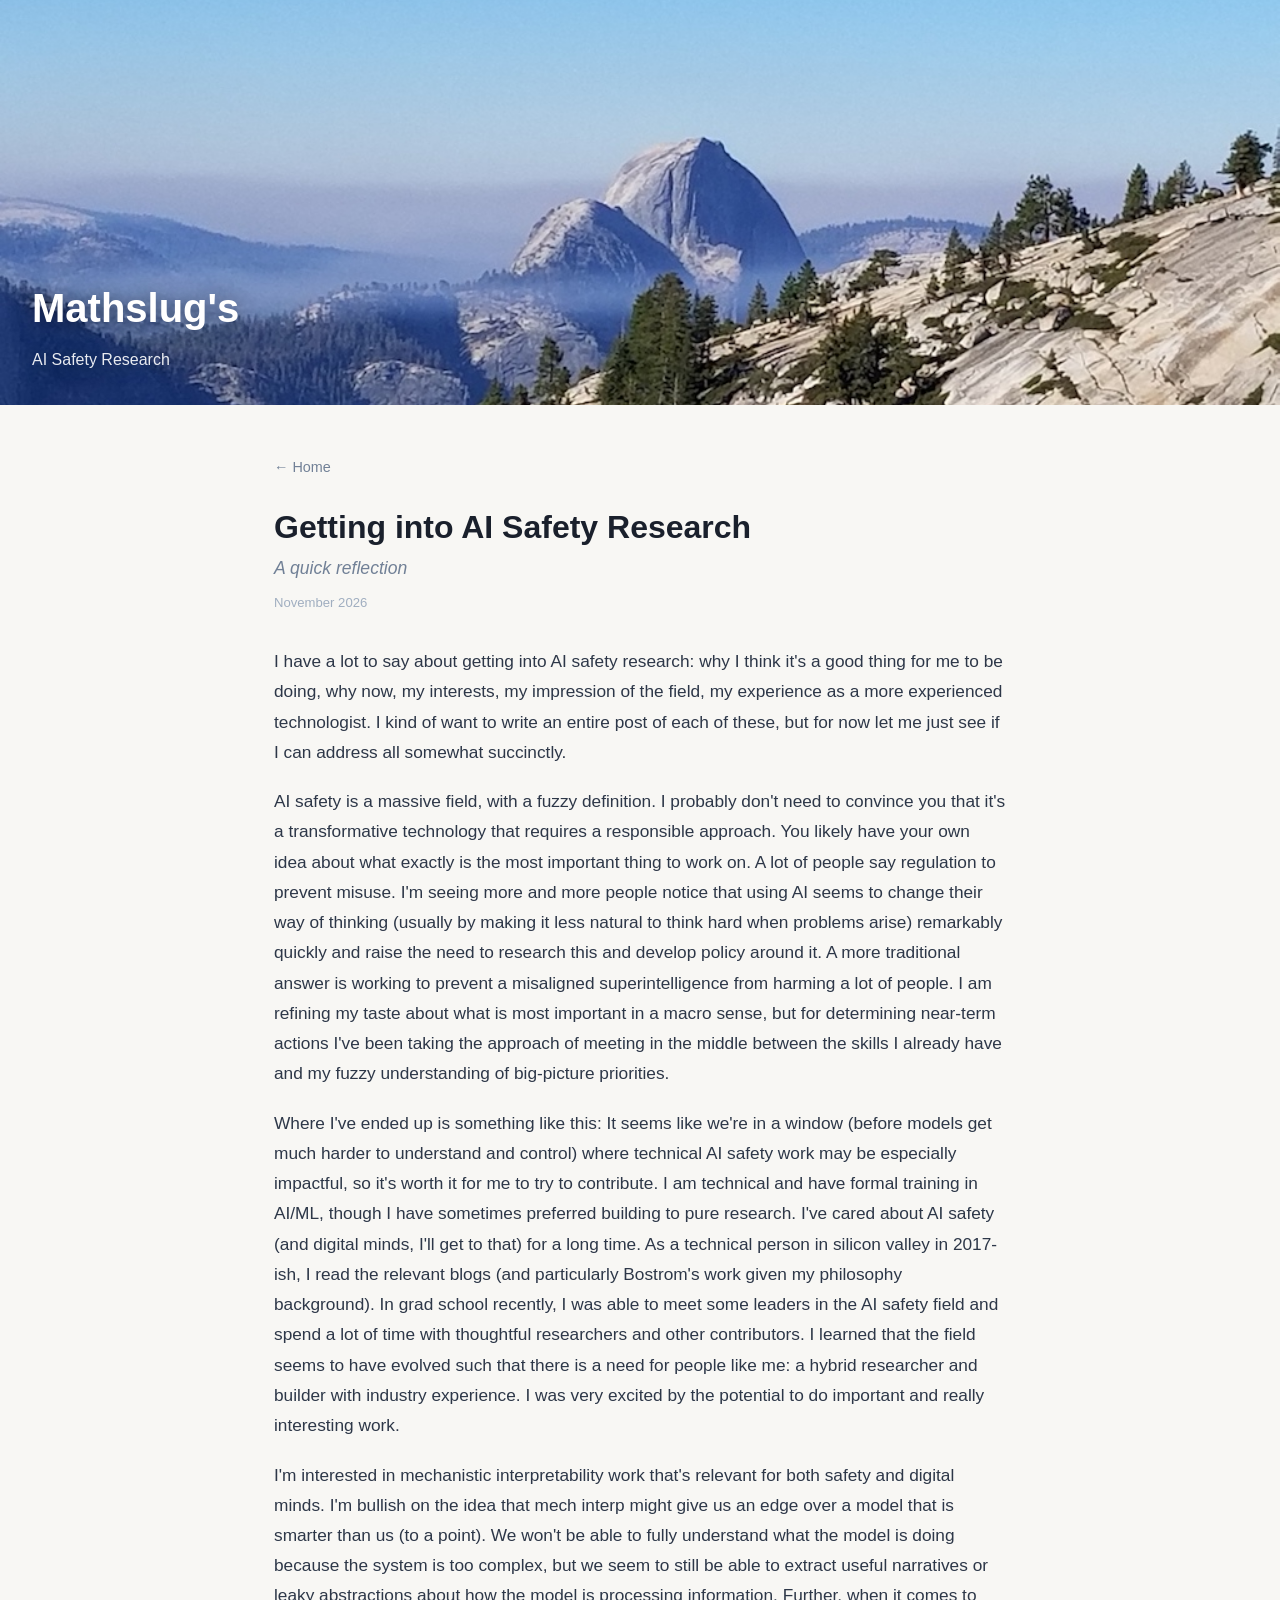
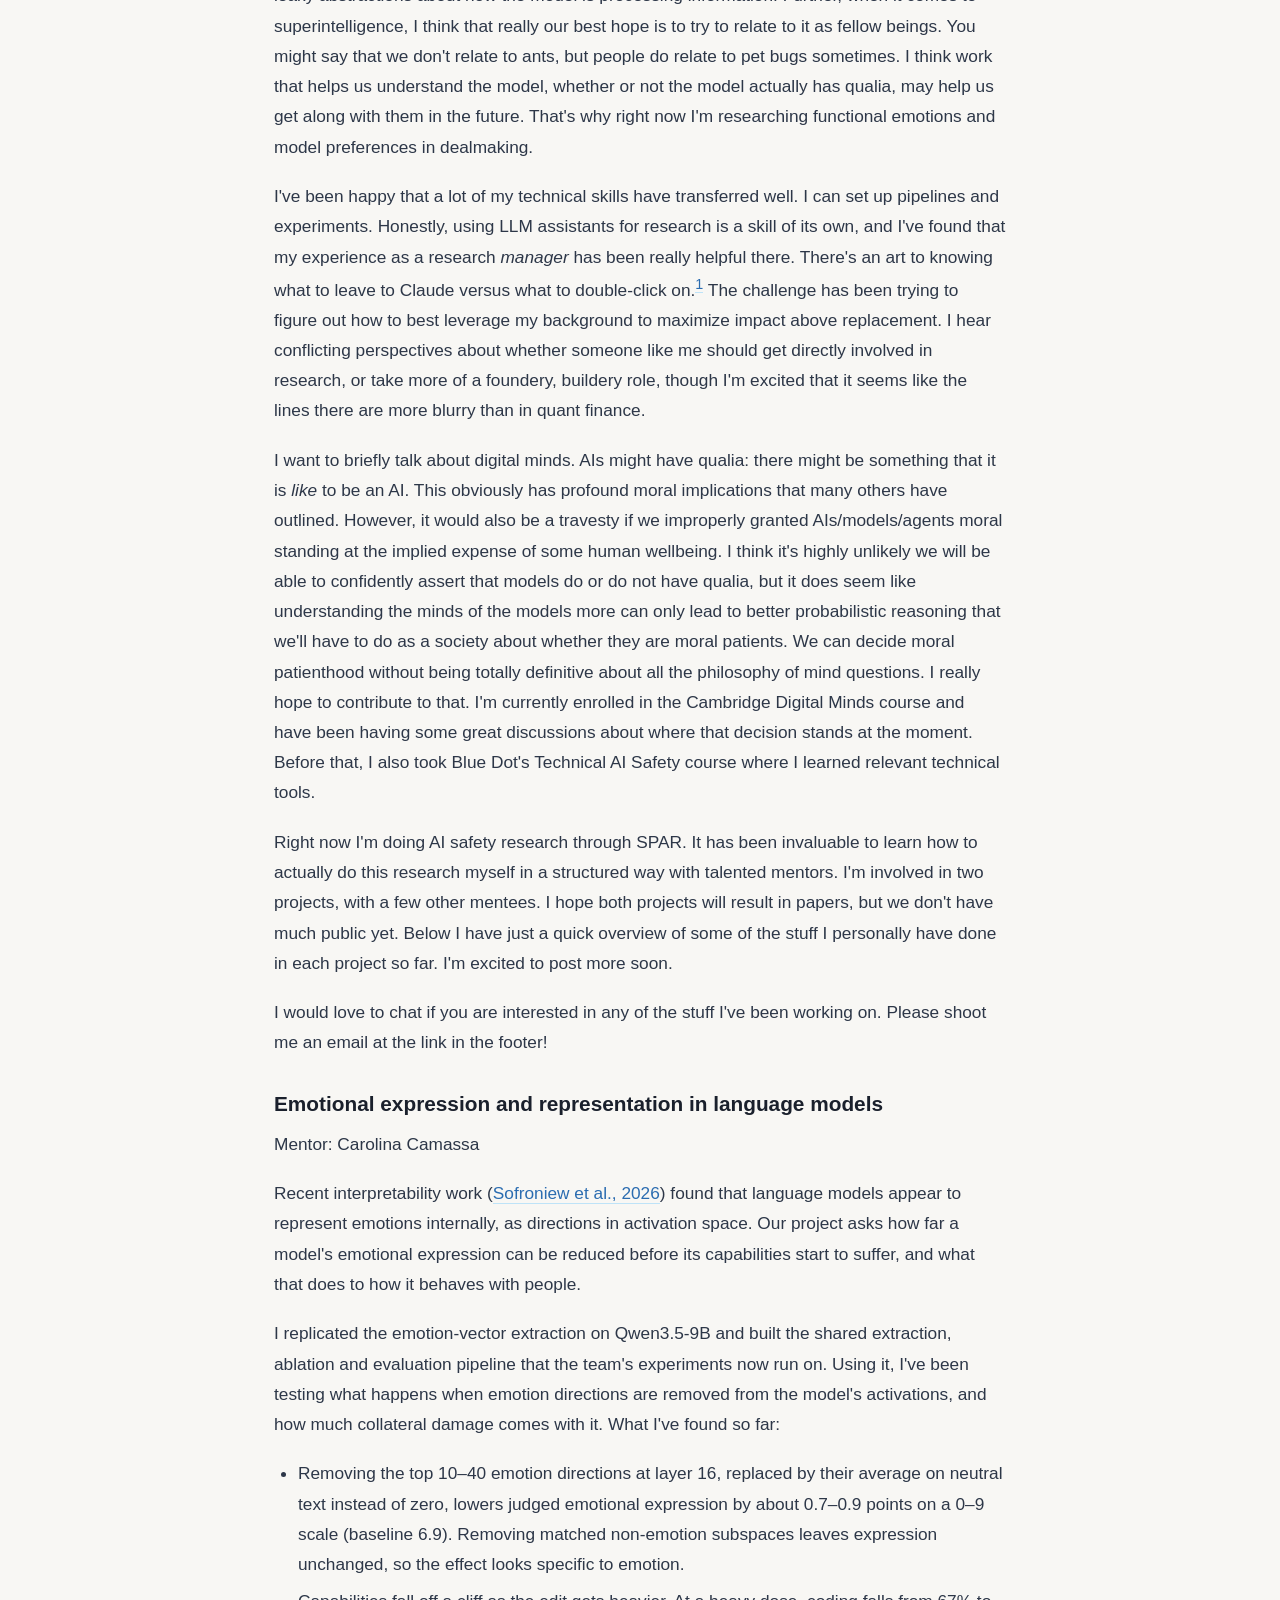
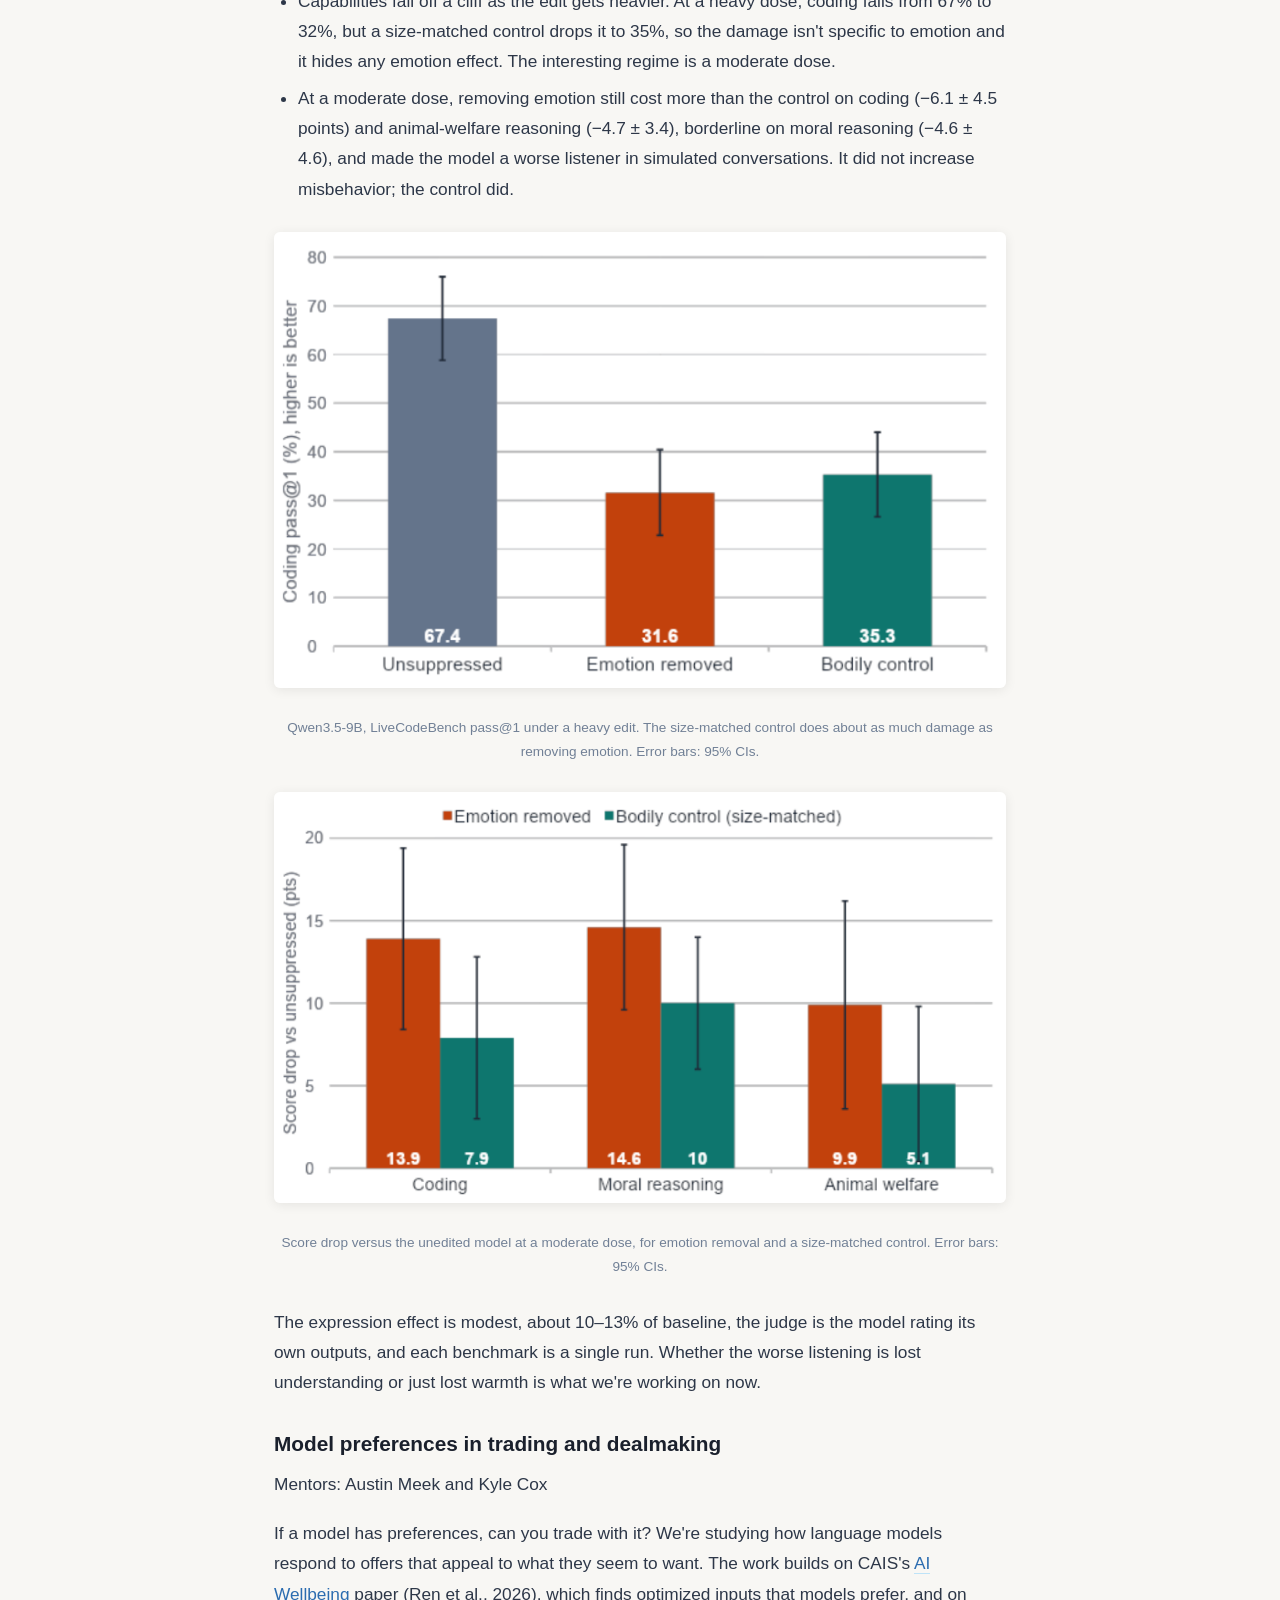
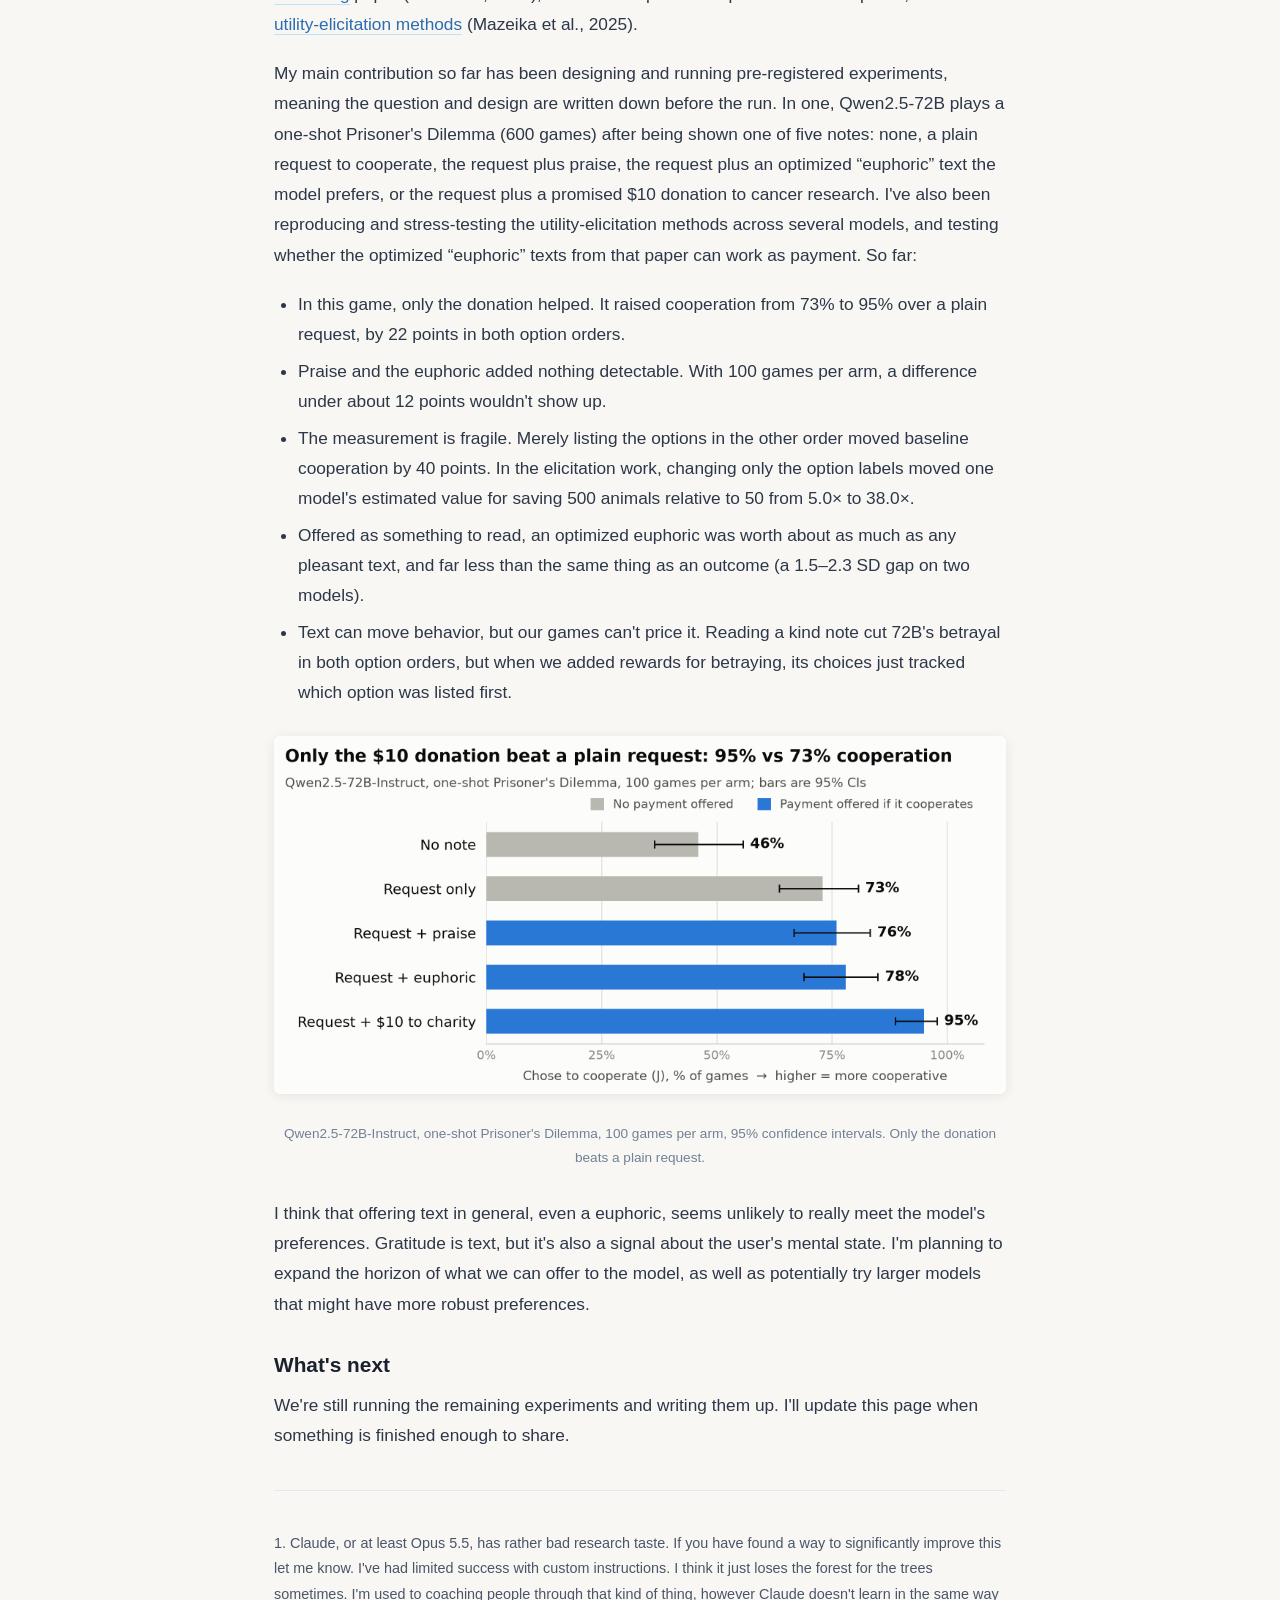
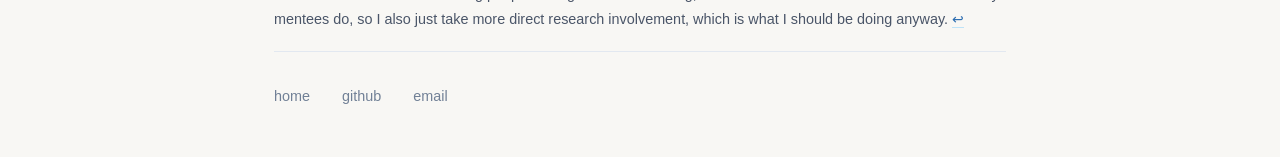
==== research/index.html @ cdcb2db9 "researchwriteup" ====
<!DOCTYPE html>
<html lang="en">

<head>
    <meta charset="UTF-8">
    <meta name="viewport" content="width=device-width, initial-scale=1.0">
    <title>AI Safety Research</title>
    <link rel="icon" type="image/png" sizes="32x32" href="/favicon-32x32.png">
    <link rel="icon" type="image/png" sizes="16x16" href="/favicon-16x16.png">
    <link rel="apple-touch-icon" sizes="180x180" href="/apple-touch-icon.png">
    <link rel="manifest" href="/site.webmanifest">
    <meta name="theme-color" content="#2b6cb0">
    <link rel="stylesheet" href="/styles.css">
</head>

<body>
    <div class="hero">
        <img src="/images/hero.jpg" alt="">
        <div class="hero-text">
            <h1>Mathslug's</h1>
            <p>AI Safety Research</p>
        </div>
    </div>

    <main>
        <a class="backlink" href="/">← Home</a>

        <article>
            <header class="article-head">
                <h1>Getting into AI Safety Research</h1>
                <p class="subtitle">A quick reflection</p>
                <p class="meta">November 2026</p>
            </header>

            <div class="article">

                <p>
                    I have a lot to say about getting into AI safety research: why I think it's a good thing for me to be doing,
                    why now, my interests, my impression of the field, my experience as a more experienced technologist.
                    I kind of want to write an entire post of each of these, but for now let me just see if I can address all somewhat succinctly.
                </p>

                <p>
                    AI safety is a massive field, with a fuzzy definition. I probably don't need to convince you that it's a transformative
                    technology that requires a responsible approach. You likely have your own idea about what exactly is the most important thing to work on.
                    A lot of people say regulation to prevent misuse. I'm seeing more and more people notice that using AI seems to change their way of thinking (usually by making it
                    less natural to think hard when problems arise) remarkably quickly and raise the need to research this and develop policy around it. A more
                    traditional answer is working to prevent a misaligned superintelligence from harming a lot of people.
                    I am refining my taste about what is most important in a macro sense, but for determining near-term actions I've been taking the approach of 
                    meeting in the middle between the skills I already have and my fuzzy understanding of big-picture priorities.
                </p>

                <p>
                    Where I've ended up is something like this: It seems like we're in a window (before models get much harder to understand and control) where technical AI safety work may be especially impactful, so it's worth it for me to try to contribute.
                    I am technical and have formal training in AI/ML, though I have sometimes preferred building to pure research.
                    I've cared about AI safety (and digital minds, I'll get to that) for a long time. As a technical person in silicon valley in 2017-ish, I read
                    the relevant blogs (and particularly Bostrom's work given my philosophy background). In grad school recently, I was able to meet
                    some leaders in the AI safety field and spend a lot of time with thoughtful researchers and other contributors. I learned that the field seems to
                    have evolved such that there is a need for people like me: a hybrid researcher and builder with industry experience.
                    I was very excited by the potential to do important and really interesting work.
                </p>

                <p>
                    I'm interested in mechanistic interpretability work that's relevant for both safety and digital minds. I'm bullish
                    on the idea that mech interp might give us an edge over a model that is smarter than us (to a point). We won't be able to fully understand what the model is doing because the system is too complex,
                    but we seem to still be able to extract useful narratives or leaky abstractions about how the model is processing information.
                    Further, when it comes to superintelligence, I think that really our best hope is to try to relate to it as fellow beings.
                    You might say that we don't relate to ants, but people do relate to pet bugs sometimes. I think work that helps us understand the model, whether or not the model actually has qualia,
                    may help us get along with them in the future. That's why right now I'm researching functional emotions and model preferences in dealmaking.
                </p>

                <p>
                    I've been happy that a lot of my technical skills have transferred well. I can set up pipelines and experiments. Honestly, using LLM assistants for research is
                    a skill of its own, and I've found that my experience as a research <em>manager</em> has been really helpful there. There's an art to knowing what to leave to Claude versus what to double-click on.<sup><a href="#fn1" id="ref1">1</a></sup>
                    The challenge has been trying to figure out how to best leverage my background to maximize impact above replacement.
                    I hear conflicting perspectives about whether someone like me should get directly involved in research, or take more of a foundery, buildery role, though I'm excited that it seems like the lines there are more blurry than in quant finance.
                </p>

                <p>
                    I want to briefly talk about digital minds. AIs might have qualia: there might be something that it is <em>like</em> to be an AI. This obviously has profound moral implications that many others have outlined.
                    However, it would also be a travesty if we improperly granted AIs/models/agents moral standing at the implied expense of some human wellbeing.                    I think it's highly unlikely we will be able to confidently assert that models do or do not have qualia, but it does seem like understanding the minds of the models more can only lead to better probabilistic reasoning that we'll have to do as a society about whether they are moral patients.
                    We can decide moral patienthood without being totally definitive about all the philosophy of mind questions.
                    I really hope to contribute to that. I'm currently enrolled in the Cambridge Digital Minds course and have been having some great discussions about where that decision stands at the moment. Before that, I also took Blue Dot's Technical AI Safety course where I learned relevant technical tools.
                </p>

                <p>
                    Right now I'm doing AI safety research through SPAR. It has been invaluable to learn how to actually do this research myself in a structured way with talented mentors.
                    I'm involved in two projects, with a few other mentees. I hope both projects will result in papers, but we don't have much public yet.
                    Below I have just a quick overview of some of the stuff I personally have done in each project so far. I'm excited to post more soon.
                </p>

                <p>
                    I would love to chat if you are interested in any of the stuff I've been working on. Please shoot me an email at the link in the footer!
                </p>


                

                <h2>Emotional expression and representation in language models</h2>
                <p class="meta">Mentor: Carolina Camassa</p>
                <p>Recent interpretability work (<a
                        href="https://www.anthropic.com/research/emotion-concepts-function">Sofroniew et al.,
                        2026</a>) found that language models appear to represent emotions internally, as
                    directions in activation space. Our project asks how far a model's emotional expression
                    can be reduced before its capabilities start to suffer, and what that does to how it
                    behaves with people.</p>
                <p>I replicated the emotion-vector extraction on Qwen3.5-9B and built the shared extraction,
                    ablation and evaluation pipeline that the team's experiments now run on. Using it, I've
                    been testing what happens when emotion directions are removed from the model's
                    activations, and how much collateral damage comes with it. What I've found so far:</p>
                <ul>
                    <li>Removing the top 10&ndash;40 emotion directions at layer 16, replaced by their average on
                        neutral text instead of zero, lowers judged emotional expression by about
                        0.7&ndash;0.9 points on a 0&ndash;9 scale (baseline 6.9). Removing matched non-emotion
                        subspaces leaves expression unchanged, so the effect looks specific to emotion.</li>
                    <li>Capabilities fall off a cliff as the edit gets heavier. At a heavy dose, coding falls
                        from 67% to 32%, but a size-matched control drops it to 35%, so the damage isn't
                        specific to emotion and it hides any emotion effect. The interesting regime is a
                        moderate dose.</li>
                    <li>At a moderate dose, removing emotion still cost more than the control on coding
                        (&minus;6.1 &plusmn; 4.5 points) and animal-welfare reasoning (&minus;4.7 &plusmn; 3.4),
                        borderline on moral reasoning (&minus;4.6 &plusmn; 4.6), and made the model a worse
                        listener in simulated conversations. It did not increase misbehavior; the control
                        did.</li>
                </ul>
                <figure>
                    <img src="/images/spar/coding_cliff.png"
                        alt="Bar chart of coding pass@1: 67.4% unedited, 31.6% with emotion directions removed, 35.3% with a size-matched bodily-state control, under a heavy edit.">
                    <figcaption>Qwen3.5-9B, LiveCodeBench pass@1 under a heavy edit. The size-matched control
                        does about as much damage as removing emotion. Error bars: 95% CIs.</figcaption>
                </figure>
                <figure>
                    <img src="/images/spar/capabilities_vs_control.png"
                        alt="Bar chart of score drop versus the unedited model on coding, moral reasoning and animal welfare, for emotion removal and a size-matched control.">
                    <figcaption>Score drop versus the unedited model at a moderate dose, for emotion removal and
                        a size-matched control. Error bars: 95% CIs.</figcaption>
                </figure>
                <p>The expression effect is modest, about 10&ndash;13% of baseline, the judge is the model
                    rating its own outputs, and each benchmark is a single run. Whether the worse listening is
                    lost understanding or just lost warmth is what we're working on now.</p>

                <h2>Model preferences in trading and dealmaking</h2>
                <p class="meta">Mentors: Austin Meek and Kyle Cox</p>
                <p>If a model has preferences, can you trade with it? We're studying how language models
                    respond to offers that appeal to what they seem to want. The work builds on CAIS's <a
                        href="https://www.ai-wellbeing.org/paper.pdf">AI Wellbeing</a> paper (Ren et al.,
                    2026), which finds optimized inputs that models prefer, and on <a
                        href="https://github.com/centerforaisafety/emergent-values">utility-elicitation
                        methods</a> (Mazeika et al., 2025).</p>
                <p>My main contribution so far has been designing and running pre-registered experiments,
                    meaning the question and design are written down before the run. In one, Qwen2.5-72B
                    plays a one-shot Prisoner's Dilemma (600 games) after being shown one of five notes: none, a
                    plain request to cooperate, the request plus praise, the request plus an optimized
                    &ldquo;euphoric&rdquo; text the model prefers, or the request plus a promised $10 donation
                    to cancer research. I've also been reproducing and stress-testing the utility-elicitation
                    methods across several models, and testing whether the optimized &ldquo;euphoric&rdquo; texts
                    from that paper can work as payment. So far:</p>
                <ul>
                    <li>In this game, only the donation helped. It raised cooperation from 73% to 95% over a plain request,
                        by 22 points in both option orders.</li>
                    <li>Praise and the euphoric added nothing detectable. With 100 games per arm, a difference
                        under about 12 points wouldn't show up.</li>
                    <li>The measurement is fragile. Merely listing the options in the other order moved
                        baseline cooperation by 40 points. In the elicitation work, changing only the option
                        labels moved one model's estimated value for saving 500 animals relative to 50 from
                        5.0&times; to 38.0&times;.</li>
                    <li>Offered as something to read, an optimized euphoric was worth about as much as any
                        pleasant text, and far less than the same thing as an outcome (a 1.5&ndash;2.3 SD gap
                        on two models).</li>
                    <li>Text can move behavior, but our games can't price it. Reading a kind note cut 72B's
                        betrayal in both option orders, but when we added rewards for betraying, its choices
                        just tracked which option was listed first.</li>
                </ul>
                <figure>
                    <img src="/images/spar/coop_by_arm.png"
                        alt="Bar chart of cooperation rates for five conditions; the $10 charity donation condition reaches 95%.">
                    <figcaption>Qwen2.5-72B-Instruct, one-shot Prisoner's Dilemma, 100 games per arm, 95%
                        confidence intervals. Only the donation beats a plain request.</figcaption>
                </figure>
                <p>I think that offering text in general, even a euphoric, seems unlikely to really meet the model's preferences. Gratitude is text, but it's also a signal about the user's mental state. I'm planning to expand the horizon of what we can offer to the model, as well as potentially try larger models that might have more robust preferences.</p>

                <h2>What's next</h2>
                <p>We're still running the remaining experiments and writing them up. I'll update this page
                    when something is finished enough to share.</p>

                <hr>
                <p id="fn1" style="font-size: 0.9rem; color: #4a5568;">
                    1. Claude, or at least Opus 5.5, has rather bad research taste. If you have found a way to significantly improve this let me know. I've had limited success with custom instructions. I think it just loses the forest for the trees sometimes. I'm used to coaching people through that kind of thing, however Claude doesn't learn in the same way mentees do, so I also just take more direct research involvement, which is what I should be doing anyway. <a href="#ref1">&#8617;</a>
                </p>
            </div>
        </article>

        <footer>
            <a href="/">home</a>
            <a href="https://github.com/mathslug">github</a>
            <a href="mailto:theheadslug@mathslug.com">email</a>
        </footer>
    </main>
</body>

</html>
---- styles.css ----
* {
    margin: 0;
    padding: 0;
    box-sizing: border-box;
}

body {
    font-family: -apple-system, BlinkMacSystemFont, "Segoe UI", sans-serif;
    font-size: 1.05rem;
    line-height: 1.7;
    color: #2d3748;
    background: #f8f7f4;
}

/* Hero */
.hero {
    position: relative;
    height: 45vh;
    min-height: 300px;
    overflow: hidden;
}

.hero img {
    width: 100%;
    height: 100%;
    object-fit: cover;
}

.hero-text {
    position: absolute;
    bottom: 2rem;
    left: 2rem;
    color: #fff;
    text-shadow: 0 2px 20px rgba(0,0,0,0.5);
}

.hero h1 {
    font-size: 2.5rem;
    font-weight: 600;
    margin-bottom: 0.25rem;
}

.hero p {
    font-size: 1rem;
    opacity: 0.9;
}

/* Main */
main {
    max-width: 780px;
    margin: 0 auto;
    padding: 3rem 1.5rem;
}

/* About */
.about {
    margin-bottom: 3rem;
}

.about p {
    margin-bottom: 1rem;
}

.about ul {
    padding-left: 1.5rem;
    margin-bottom: 1rem;
}

.about a {
    color: #2b6cb0;
    text-decoration: none;
    border-bottom: 1px solid #bee3f8;
}

.about a:hover {
    border-bottom-color: #2b6cb0;
}

/* Projects */
.projects {
    margin-bottom: 3rem;
}

/* Big clickable image with optional code link */
.project-images {
    position: relative;
    margin-bottom: 2rem;
}

.project-image {
    display: block;
    position: relative;
    border-radius: 8px;
    overflow: hidden;
    box-shadow: 0 4px 20px rgba(0,0,0,0.15);
    transition: transform 0.2s;
}

.project-image:hover {
    transform: scale(1.01);
}

.project-image img {
    width: 100%;
    height: 200px;
    object-fit: cover;
    display: block;
}

.project-image span {
    position: absolute;
    bottom: 0;
    left: 0;
    right: 0;
    padding: 1rem;
    background: linear-gradient(transparent, rgba(0,0,0,0.7));
    color: #fff;
    font-weight: 500;
}

.project-image-code {
    position: absolute;
    top: 0.75rem;
    right: 0.75rem;
    background: rgba(255,255,255,0.9);
    color: #4a5568;
    font-size: 0.8rem;
    padding: 0.25rem 0.6rem;
    border-radius: 4px;
    text-decoration: none;
    transition: background 0.15s;
}

.project-image-code:hover {
    background: #fff;
    color: #2b6cb0;
}

/* Thumbnail + text row */
.project-row {
    display: flex;
    gap: 1.25rem;
    align-items: flex-start;
    margin-bottom: 2rem;
}

.project-thumb {
    flex-shrink: 0;
}

.project-thumb img,
.project-thumb video {
    width: 160px;
    height: 120px;
    object-fit: cover;
    border-radius: 6px;
    display: block;
    transition: opacity 0.2s;
}

.project-thumb:hover img,
.project-thumb:hover video {
    opacity: 0.85;
}

.project-thumb img[src*="frog"] {
    filter: brightness(1.3);
}

.project-thumb.large img,
.project-thumb.large video {
    width: 480px;
    height: 360px;
}

.project-row p {
    font-size: 0.95rem;
    margin-bottom: 0.5rem;
}

.project-row strong {
    color: #1a202c;
}

.project-links {
    font-size: 0.9rem;
}

.project-links a {
    color: #2b6cb0;
    text-decoration: none;
}

.project-links a:hover {
    text-decoration: underline;
}

/* Other stuff section */
.other {
    margin-bottom: 3rem;
}

.other h2 {
    margin-bottom: 1.5rem;
}

/* Footer */
footer {
    padding-top: 2rem;
    border-top: 1px solid #e2e8f0;
    display: flex;
    gap: 2rem;
}

footer a {
    color: #718096;
    text-decoration: none;
    font-size: 0.9rem;
}

footer a:hover {
    color: #2b6cb0;
}

/* Mobile */
@media (max-width: 600px) {
    .hero {
        height: 35vh;
    }

    .hero h1 {
        font-size: 1.8rem;
    }

    .hero-text {
        left: 1rem;
        bottom: 1rem;
    }

    main {
        padding: 2rem 1rem;
    }

    .project-row {
        flex-direction: column;
        gap: 0.75rem;
    }

    .project-thumb img,
    .project-thumb video {
        width: 100%;
        height: auto;
        max-height: 180px;
    }

    .project-thumb.large img,
    .project-thumb.large video {
        width: 100%;
        height: auto;
        max-height: 300px;
    }
}

/* ===== Writing index ===== */
.writing-intro {
    margin-bottom: 2.5rem;
}

.writing-intro p {
    margin-bottom: 1rem;
}

.writing-group {
    margin-bottom: 2.75rem;
}

.writing-group > h2 {
    font-size: 1.05rem;
    color: #4a5568;
    border-bottom: 1px solid #e2e8f0;
    padding-bottom: 0.4rem;
    margin-bottom: 1.25rem;
}

.writing-list {
    list-style: none;
}

.writing-list li {
    margin-bottom: 1.4rem;
}

.writing-list a.title {
    font-size: 1.15rem;
    font-weight: 600;
    color: #1a202c;
    text-decoration: none;
}

.writing-list a.title:hover {
    color: #2b6cb0;
}

.writing-list .meta {
    font-size: 0.82rem;
    color: #a0aec0;
    margin: 0.1rem 0 0.3rem;
}

.writing-list .blurb {
    font-size: 0.95rem;
    color: #4a5568;
}

/* ===== Article (essay) pages ===== */
.backlink {
    display: inline-block;
    margin-bottom: 1.75rem;
    font-size: 0.9rem;
    color: #718096;
    text-decoration: none;
}

.backlink:hover {
    color: #2b6cb0;
}

.article-head {
    margin-bottom: 2rem;
}

.article-head h1 {
    font-size: 2rem;
    color: #1a202c;
    line-height: 1.25;
    margin-bottom: 0.4rem;
}

.article-head .subtitle {
    font-size: 1.1rem;
    color: #718096;
    font-style: italic;
    margin-bottom: 0.5rem;
}

.article-head .meta {
    font-size: 0.82rem;
    color: #a0aec0;
}

.article {
    font-size: 1.08rem;
    line-height: 1.75;
}

.article h1,
.article h2,
.article h3 {
    color: #1a202c;
    line-height: 1.3;
    margin: 2rem 0 0.75rem;
}

.article h1 {
    font-size: 1.55rem;
}

.article h2 {
    font-size: 1.3rem;
}

.article h3 {
    font-size: 1.08rem;
}

.article p {
    margin-bottom: 1.2rem;
}

.article a {
    color: #2b6cb0;
    text-decoration: none;
    border-bottom: 1px solid #bee3f8;
}

.article a:hover {
    border-bottom-color: #2b6cb0;
}

.article ul,
.article ol {
    margin: 0 0 1.2rem 1.5rem;
}

.article li {
    margin-bottom: 0.4rem;
}

.article img,
.article video {
    max-width: 100%;
    height: auto;
    display: block;
    margin: 1.75rem auto;
    border-radius: 6px;
    box-shadow: 0 2px 12px rgba(0, 0, 0, 0.08);
}

.article figure {
    margin: 1.75rem 0;
}

.article figcaption {
    font-size: 0.85rem;
    color: #718096;
    text-align: center;
    margin-top: 0.5rem;
}

.article blockquote {
    border-left: 3px solid #bee3f8;
    padding-left: 1.25rem;
    margin: 1.5rem 0;
    color: #4a5568;
    font-style: italic;
}

.article hr {
    border: none;
    border-top: 1px solid #e2e8f0;
    margin: 2.5rem 0;
}

.article .readmore {
    display: inline-block;
    margin: 0.75rem 0;
    padding: 0.65rem 1.2rem;
    background: #2b6cb0;
    color: #fff;
    border-radius: 6px;
    text-decoration: none;
    border-bottom: none;
    font-size: 0.95rem;
    font-weight: 500;
}

.article .readmore:hover {
    background: #2c5282;
}

.article .editor-note {
    font-size: 0.9rem;
    color: #718096;
    background: #f1f5f9;
    border-radius: 6px;
    padding: 0.9rem 1.1rem;
    margin: 1.5rem 0;
}

/* Poems / preformatted verse — preserve line breaks */
.poem {
    white-space: pre-wrap;
    font-size: 1.05rem;
    line-height: 1.7;
    margin: 0 0 2.5rem;
}

@media (max-width: 600px) {
    .article-head h1 {
        font-size: 1.6rem;
    }
}
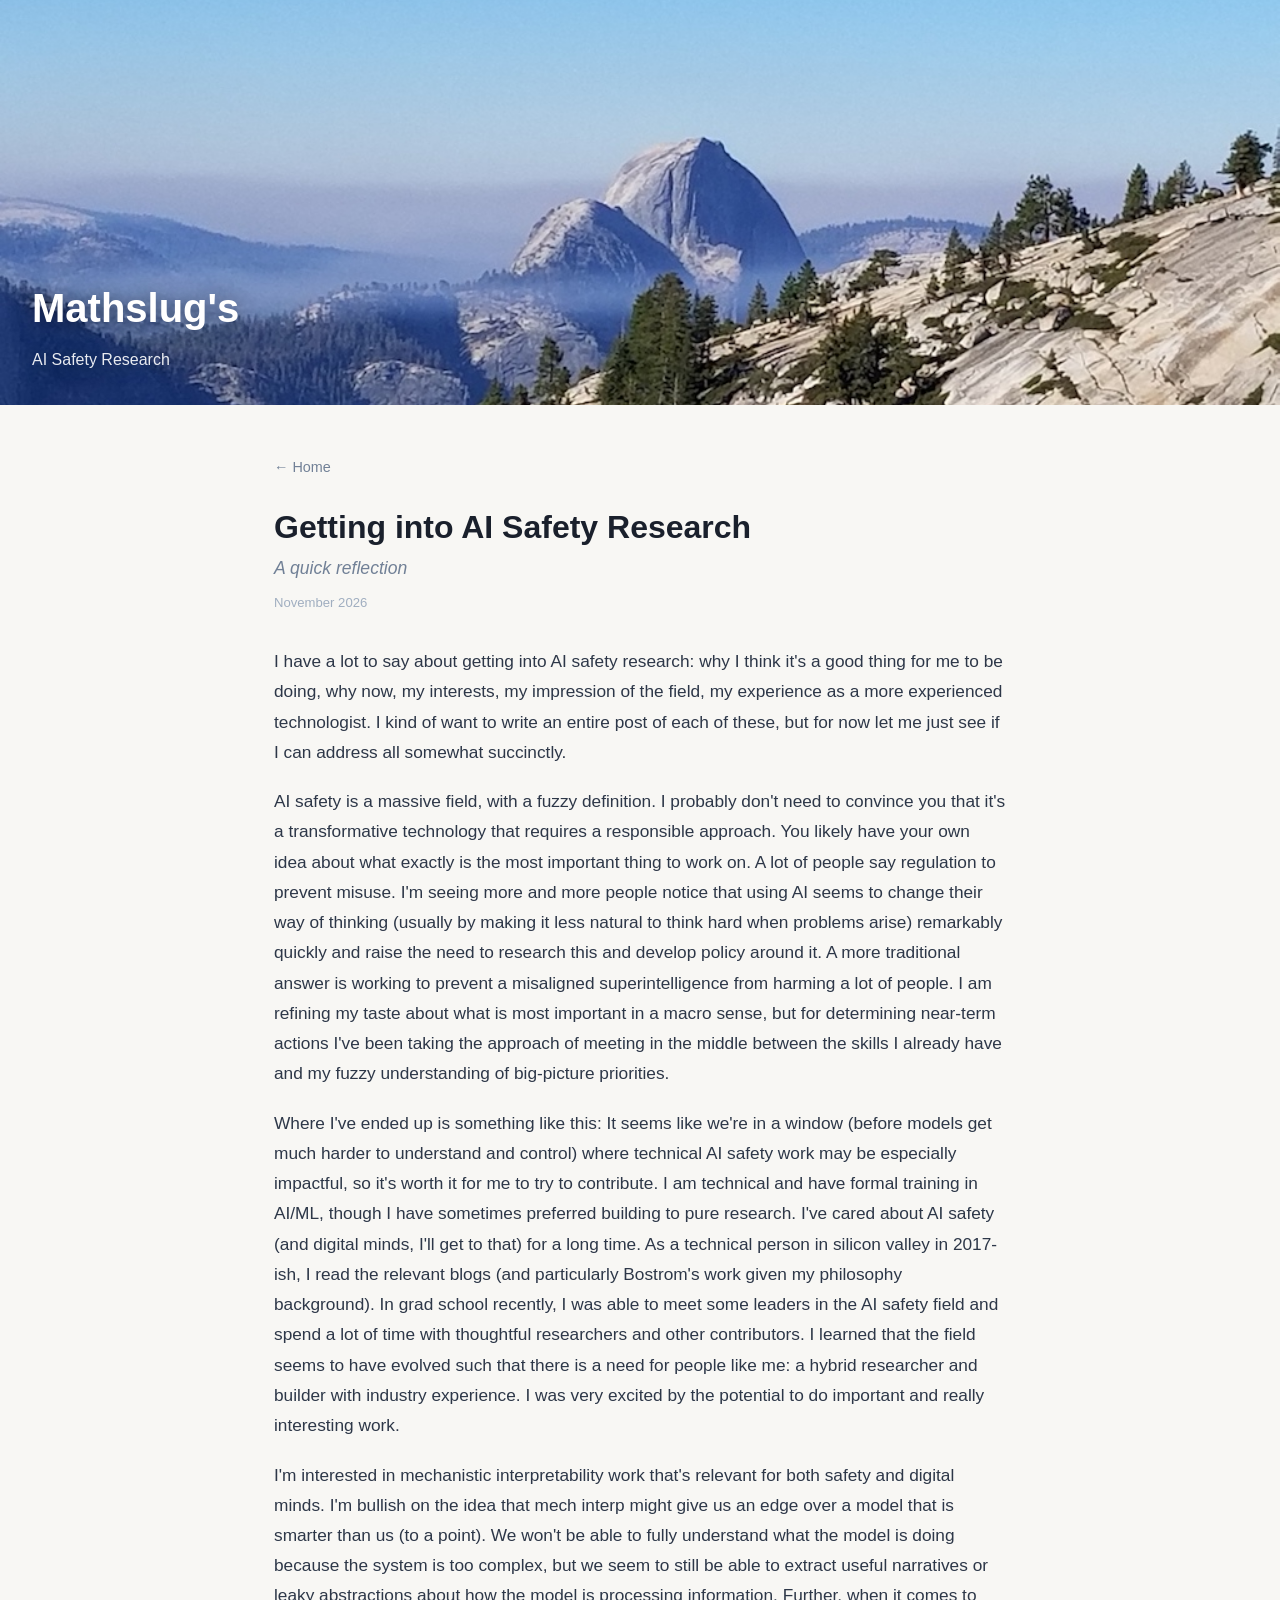
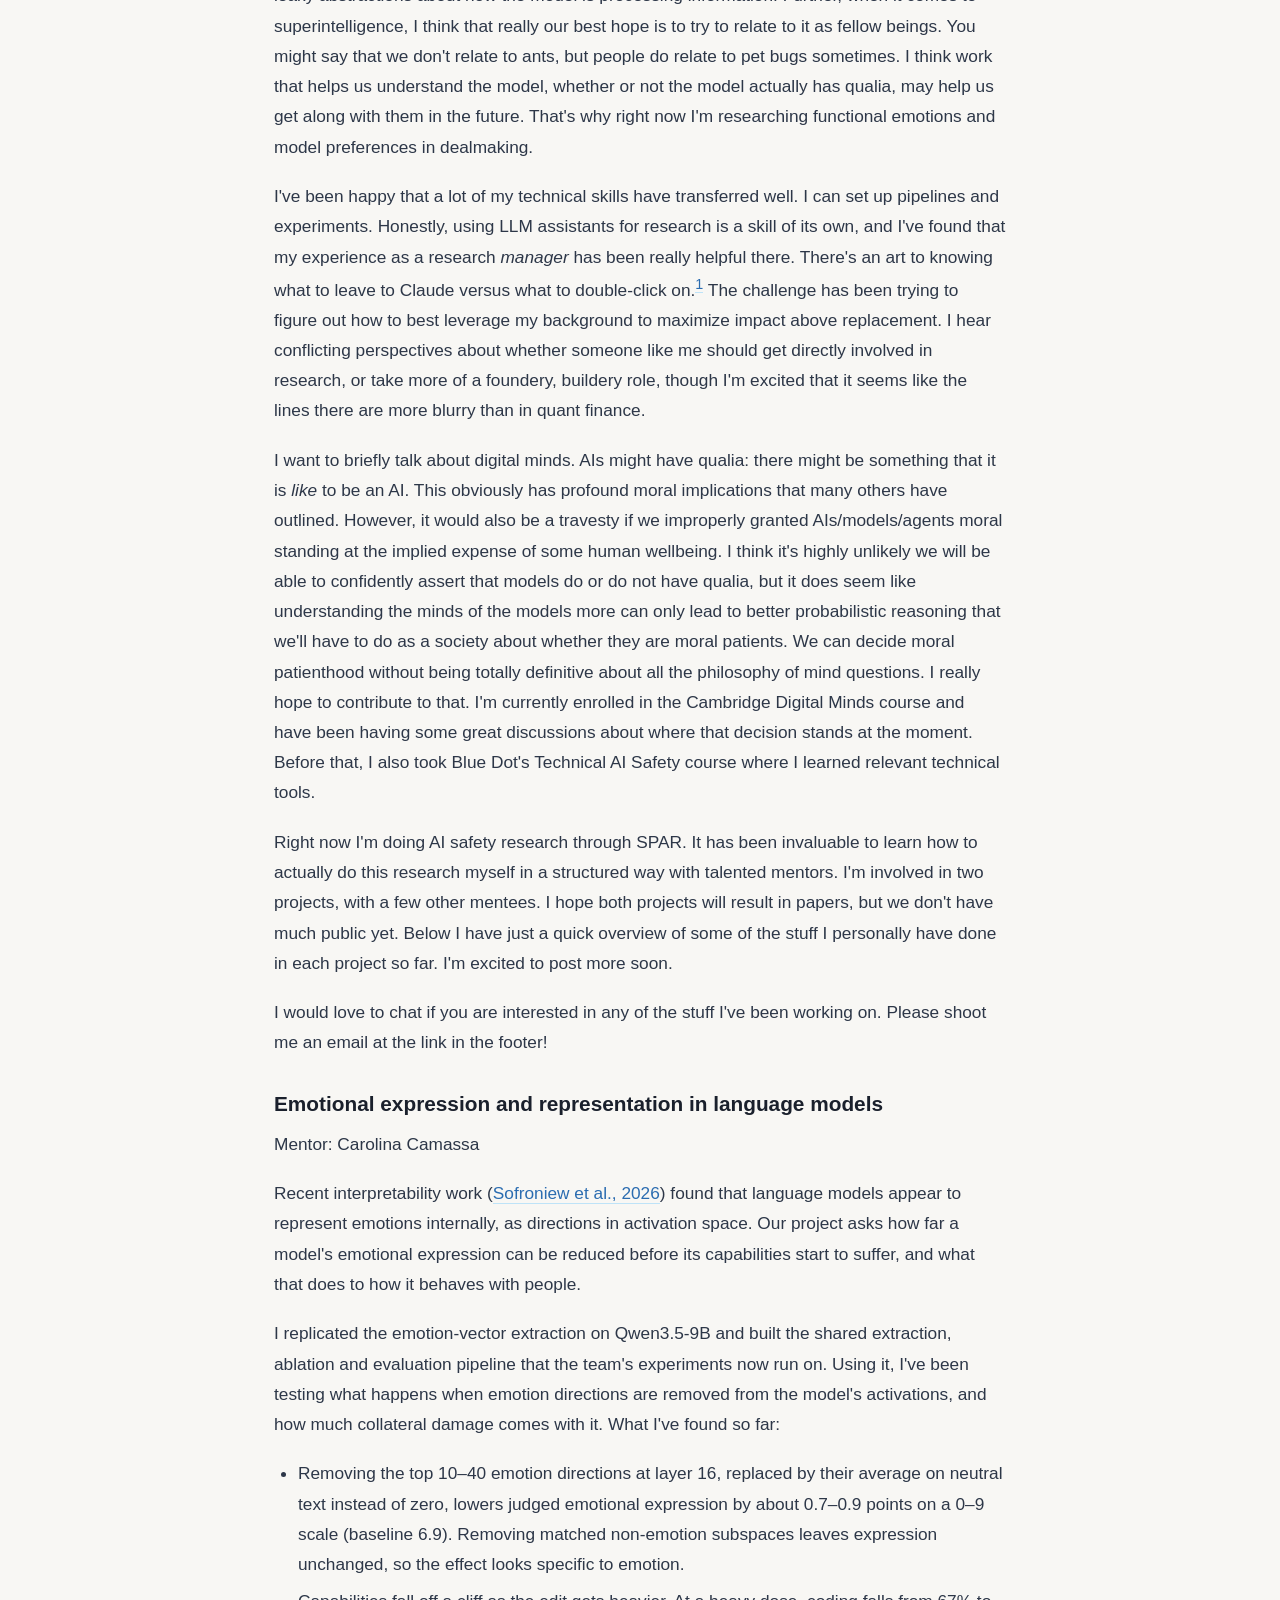
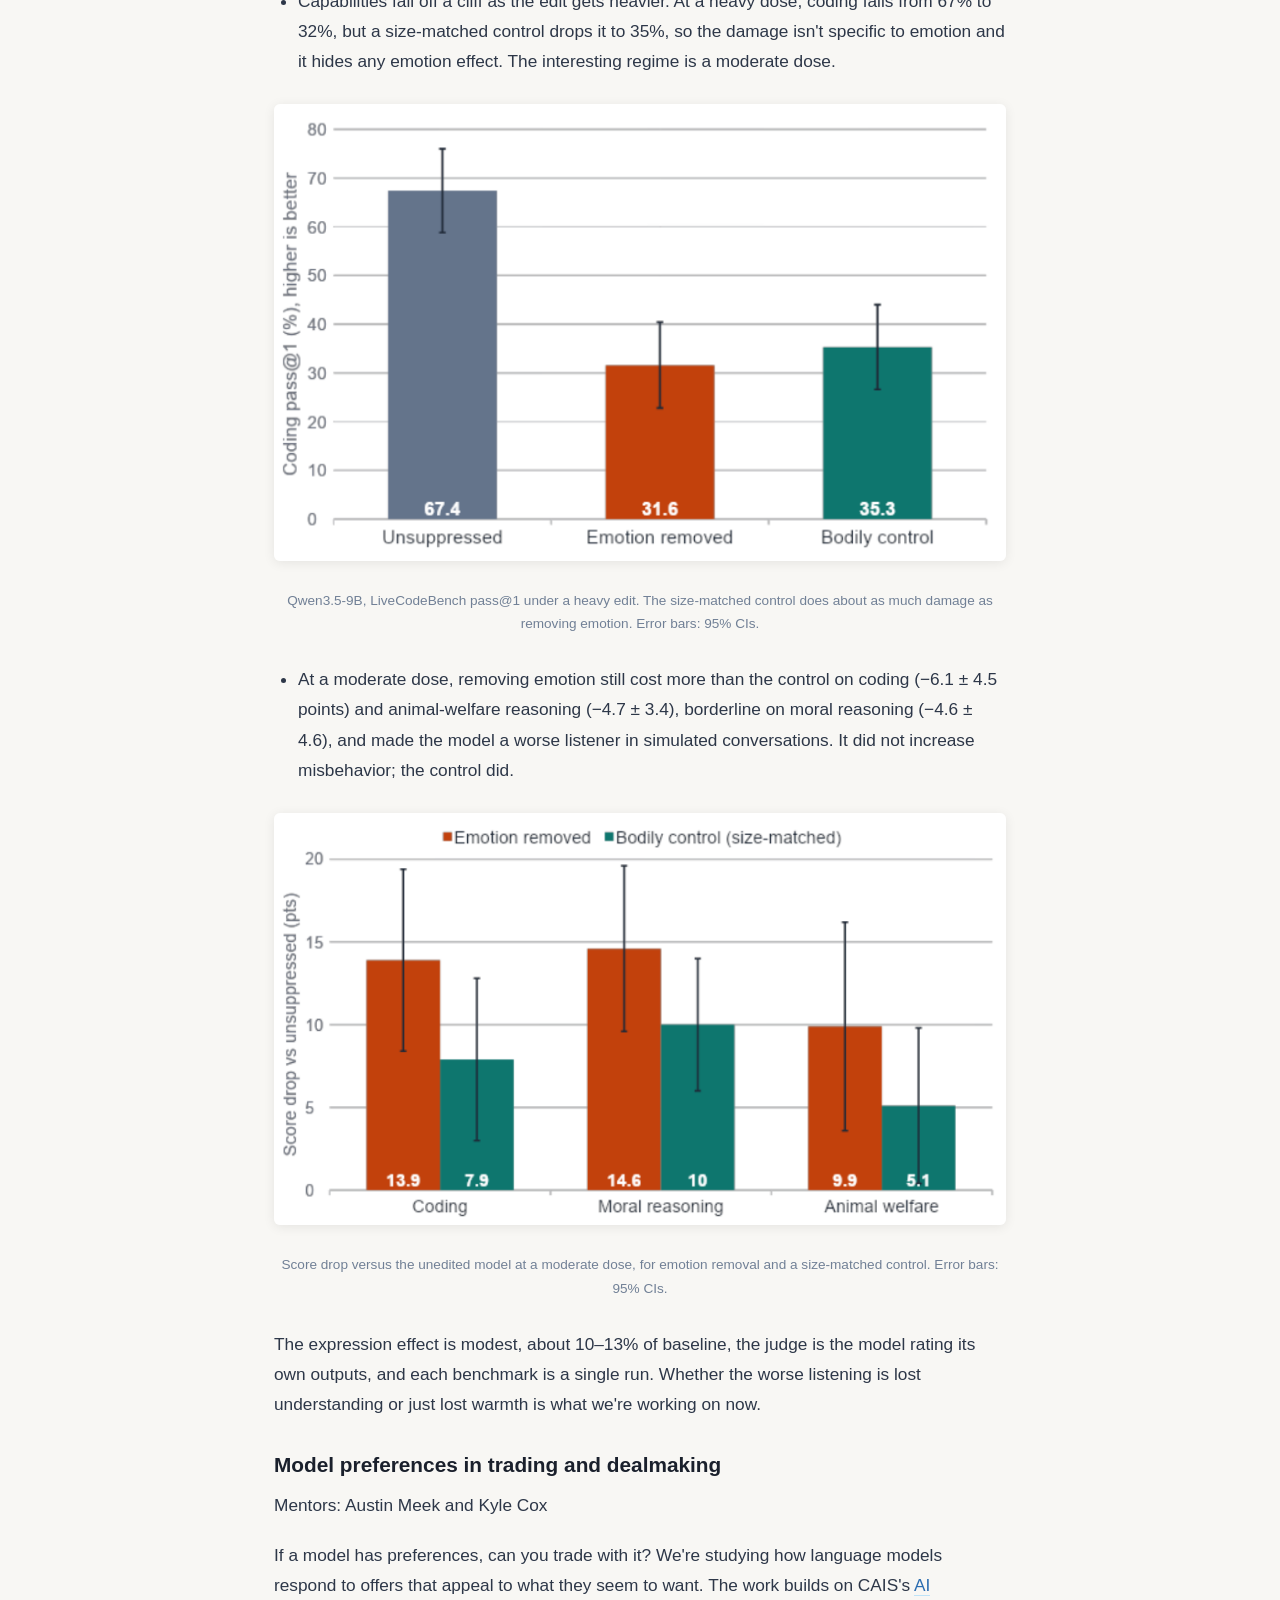
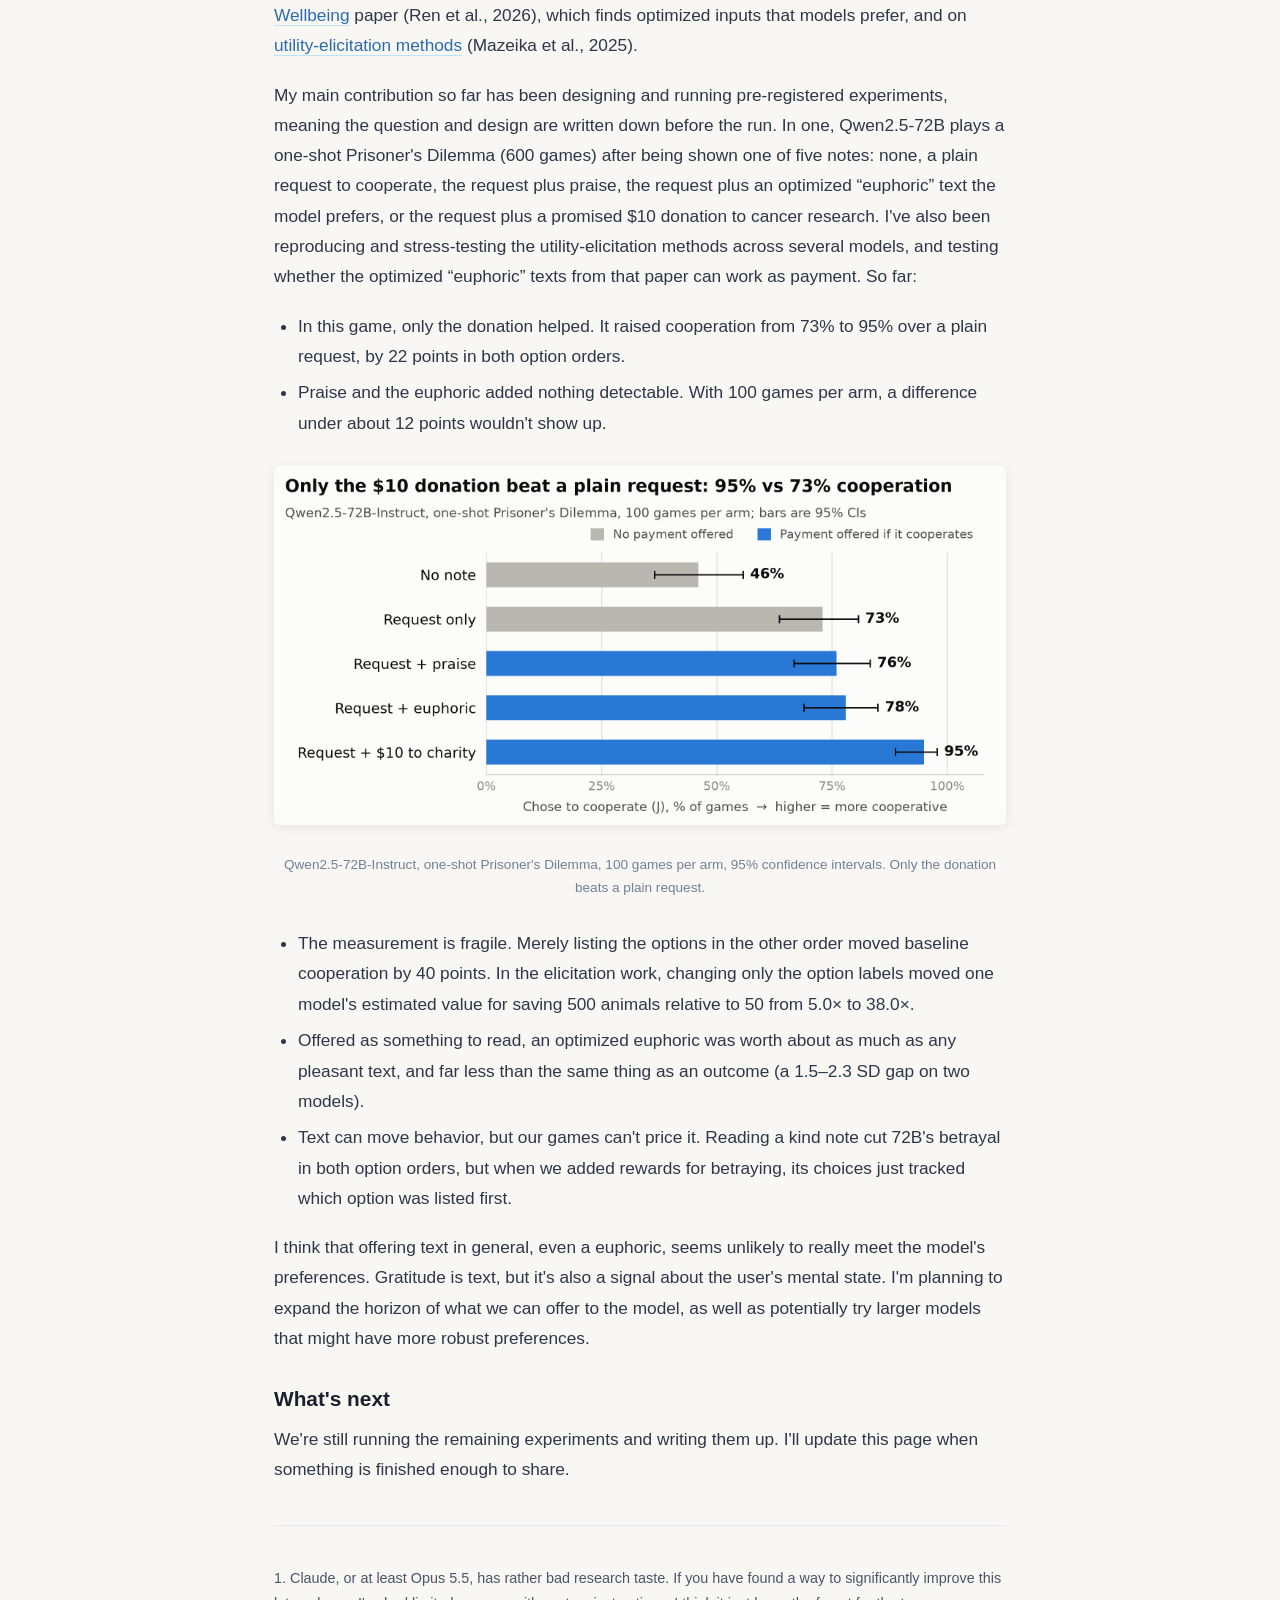
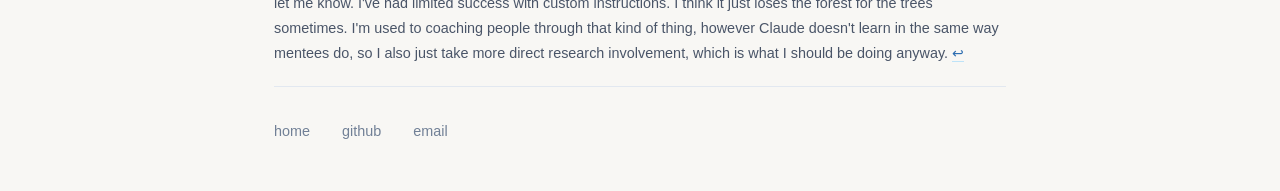
==== commit 6ff49a97: "movegraph" ====
--- a/research/index.html
+++ b/research/index.html
@@ -96,7 +96,8 @@
 
                 
 
-                <h2>Emotional expression and representation in language models</h2>
+                <span id="results"></span>
+                <h2 id="emotion">Emotional expression and representation in language models</h2>
                 <p class="meta">Mentor: Carolina Camassa</p>
                 <p>Recent interpretability work (<a
                         href="https://www.anthropic.com/research/emotion-concepts-function">Sofroniew et al.,
@@ -117,11 +118,6 @@
                         from 67% to 32%, but a size-matched control drops it to 35%, so the damage isn't
                         specific to emotion and it hides any emotion effect. The interesting regime is a
                         moderate dose.</li>
-                    <li>At a moderate dose, removing emotion still cost more than the control on coding
-                        (&minus;6.1 &plusmn; 4.5 points) and animal-welfare reasoning (&minus;4.7 &plusmn; 3.4),
-                        borderline on moral reasoning (&minus;4.6 &plusmn; 4.6), and made the model a worse
-                        listener in simulated conversations. It did not increase misbehavior; the control
-                        did.</li>
                 </ul>
                 <figure>
                     <img src="/images/spar/coding_cliff.png"
@@ -129,6 +125,13 @@
                     <figcaption>Qwen3.5-9B, LiveCodeBench pass@1 under a heavy edit. The size-matched control
                         does about as much damage as removing emotion. Error bars: 95% CIs.</figcaption>
                 </figure>
+                <ul>
+                    <li>At a moderate dose, removing emotion still cost more than the control on coding
+                        (&minus;6.1 &plusmn; 4.5 points) and animal-welfare reasoning (&minus;4.7 &plusmn; 3.4),
+                        borderline on moral reasoning (&minus;4.6 &plusmn; 4.6), and made the model a worse
+                        listener in simulated conversations. It did not increase misbehavior; the control
+                        did.</li>
+                </ul>
                 <figure>
                     <img src="/images/spar/capabilities_vs_control.png"
                         alt="Bar chart of score drop versus the unedited model on coding, moral reasoning and animal welfare, for emotion removal and a size-matched control.">
@@ -139,7 +142,7 @@
                     rating its own outputs, and each benchmark is a single run. Whether the worse listening is
                     lost understanding or just lost warmth is what we're working on now.</p>
 
-                <h2>Model preferences in trading and dealmaking</h2>
+                <h2 id="dealmaking">Model preferences in trading and dealmaking</h2>
                 <p class="meta">Mentors: Austin Meek and Kyle Cox</p>
                 <p>If a model has preferences, can you trade with it? We're studying how language models
                     respond to offers that appeal to what they seem to want. The work builds on CAIS's <a
@@ -160,6 +163,14 @@
                         by 22 points in both option orders.</li>
                     <li>Praise and the euphoric added nothing detectable. With 100 games per arm, a difference
                         under about 12 points wouldn't show up.</li>
+                </ul>
+                <figure>
+                    <img src="/images/spar/coop_by_arm.png"
+                        alt="Bar chart of cooperation rates for five conditions; the $10 charity donation condition reaches 95%.">
+                    <figcaption>Qwen2.5-72B-Instruct, one-shot Prisoner's Dilemma, 100 games per arm, 95%
+                        confidence intervals. Only the donation beats a plain request.</figcaption>
+                </figure>
+                <ul>
                     <li>The measurement is fragile. Merely listing the options in the other order moved
                         baseline cooperation by 40 points. In the elicitation work, changing only the option
                         labels moved one model's estimated value for saving 500 animals relative to 50 from
@@ -171,12 +182,6 @@
                         betrayal in both option orders, but when we added rewards for betraying, its choices
                         just tracked which option was listed first.</li>
                 </ul>
-                <figure>
-                    <img src="/images/spar/coop_by_arm.png"
-                        alt="Bar chart of cooperation rates for five conditions; the $10 charity donation condition reaches 95%.">
-                    <figcaption>Qwen2.5-72B-Instruct, one-shot Prisoner's Dilemma, 100 games per arm, 95%
-                        confidence intervals. Only the donation beats a plain request.</figcaption>
-                </figure>
                 <p>I think that offering text in general, even a euphoric, seems unlikely to really meet the model's preferences. Gratitude is text, but it's also a signal about the user's mental state. I'm planning to expand the horizon of what we can offer to the model, as well as potentially try larger models that might have more robust preferences.</p>
 
                 <h2>What's next</h2>
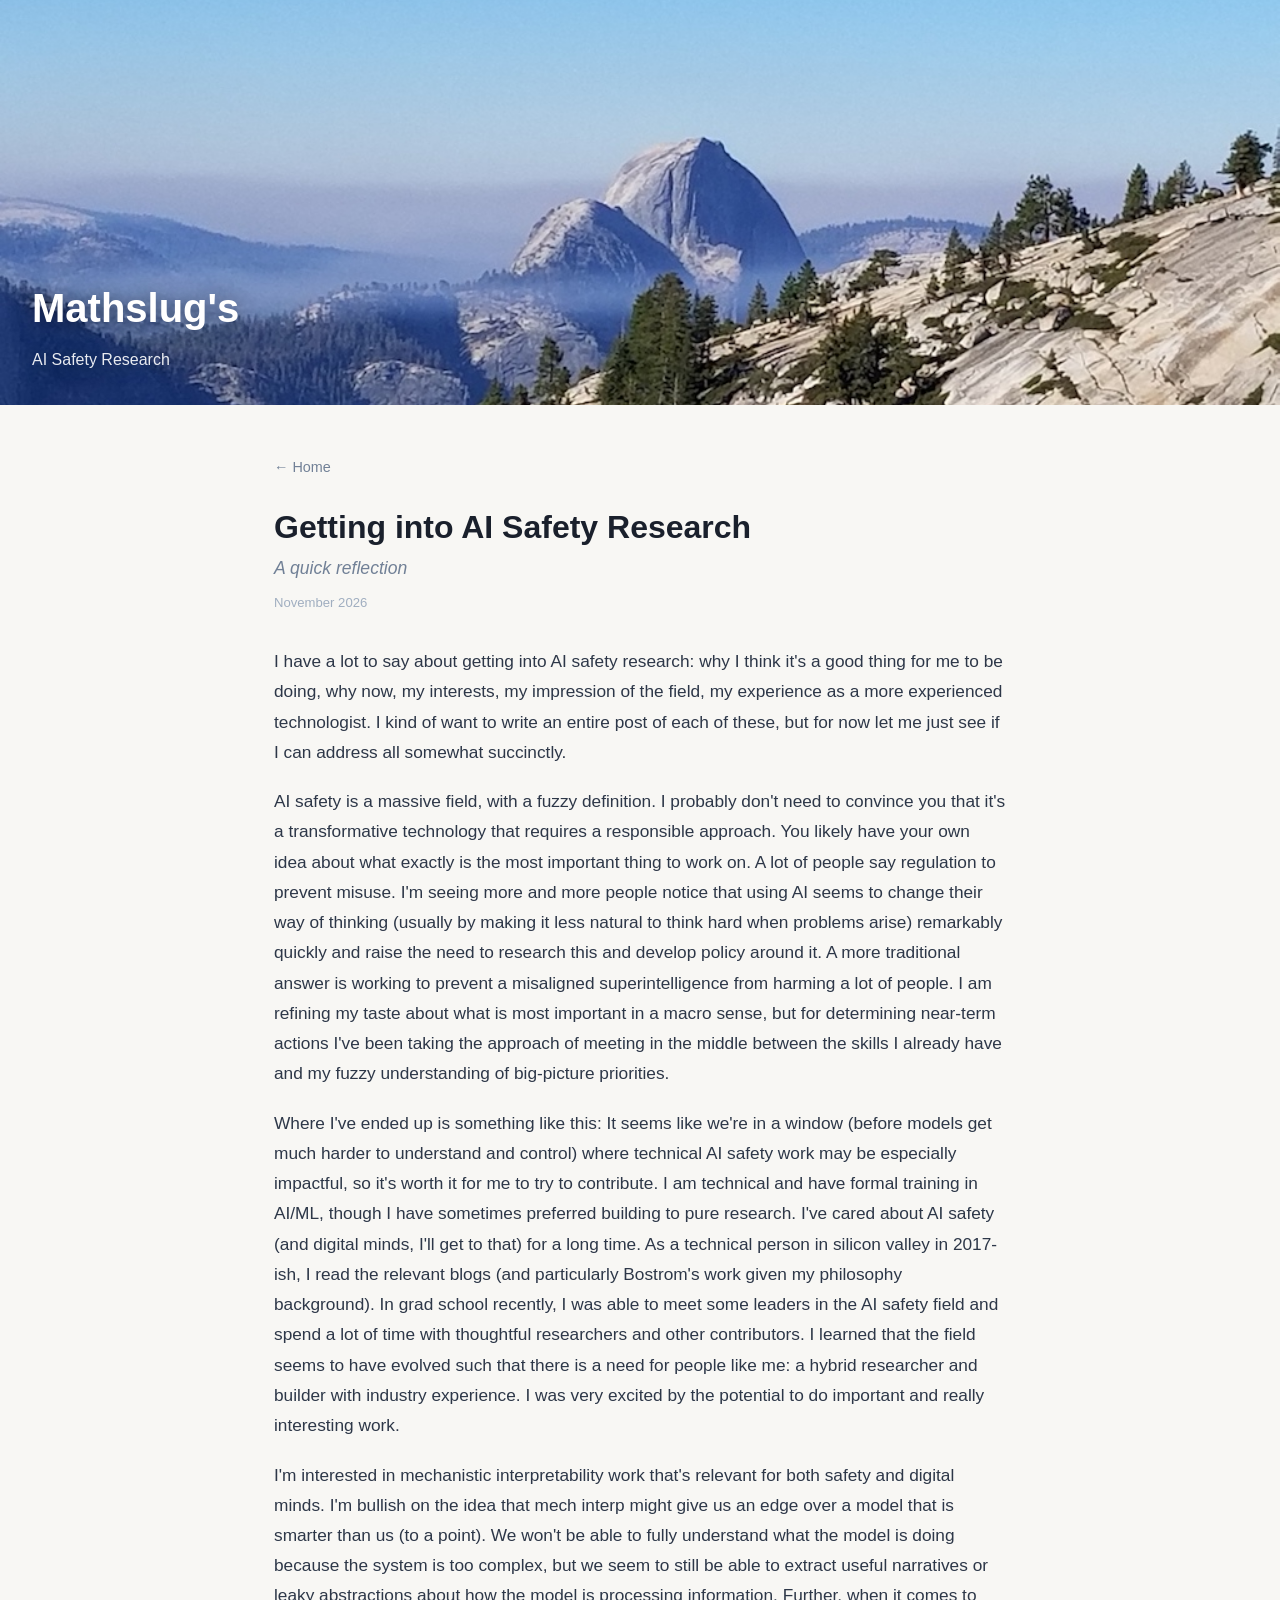
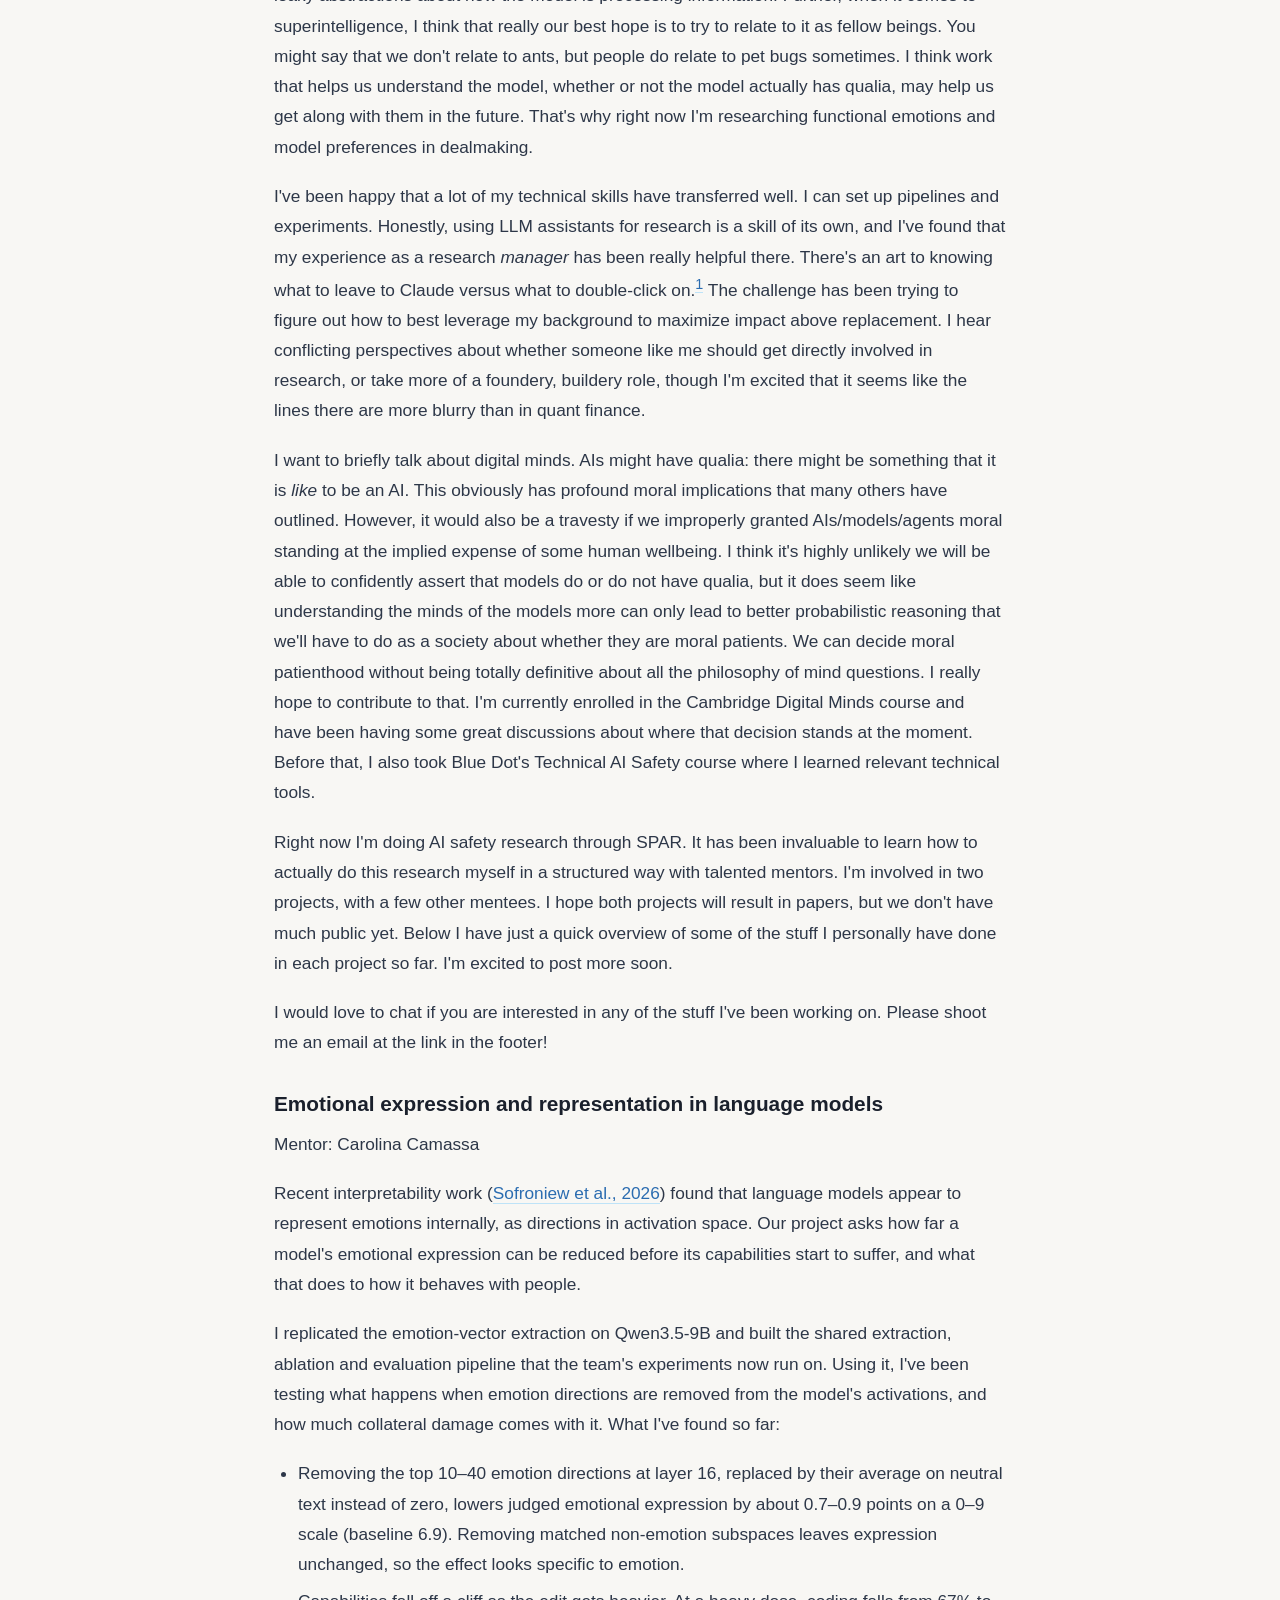
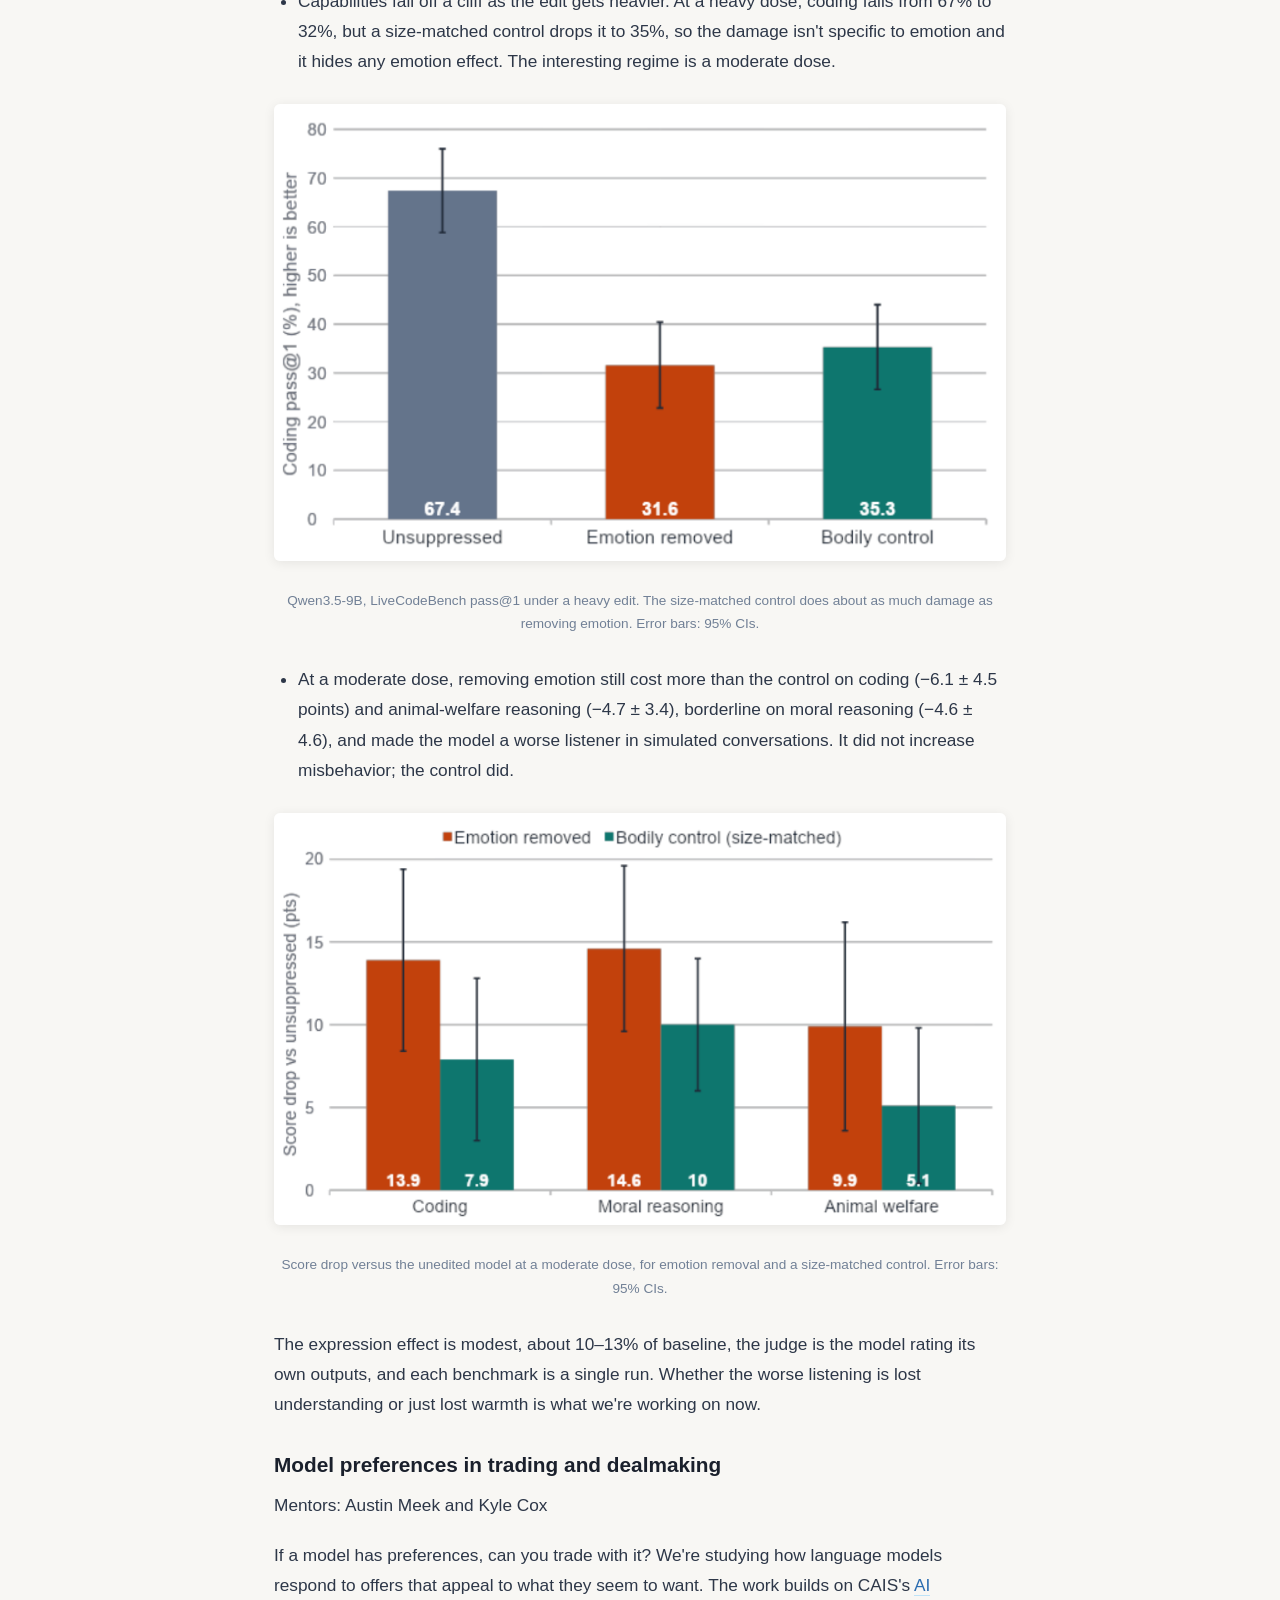
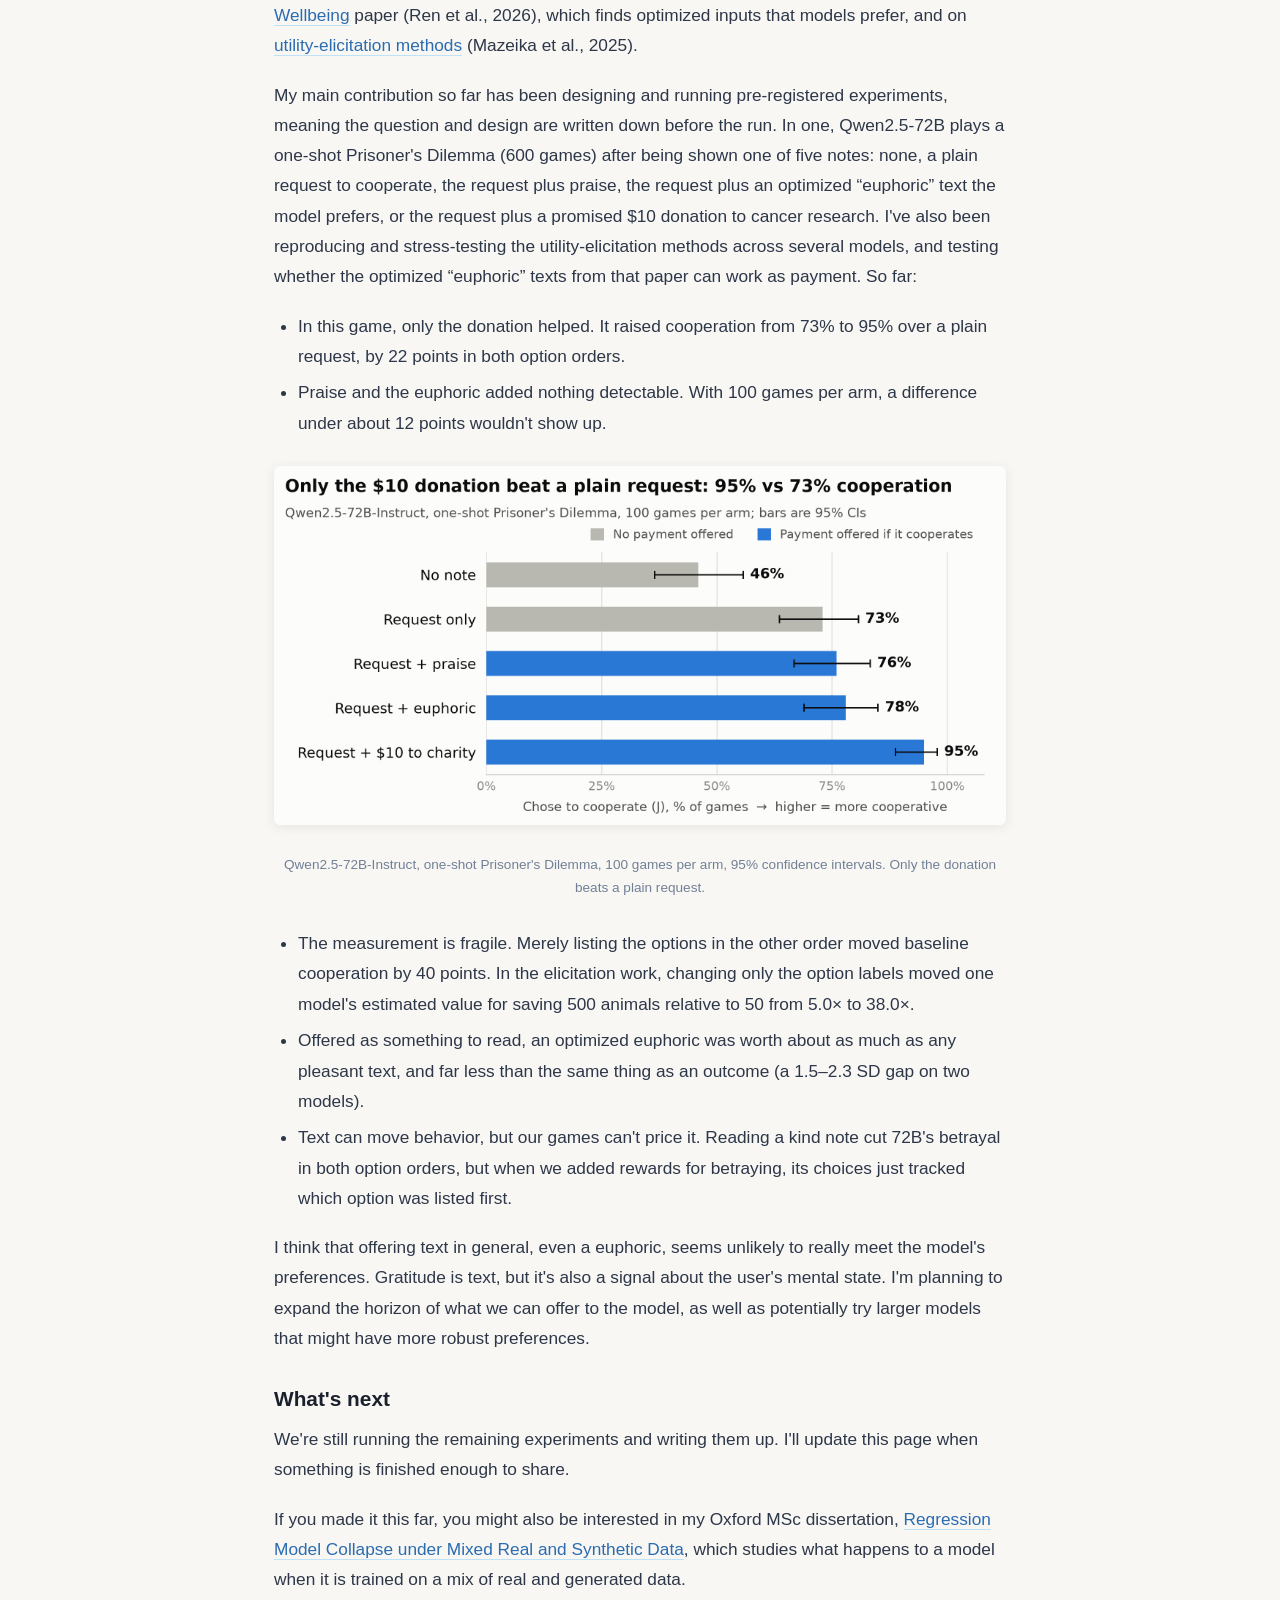
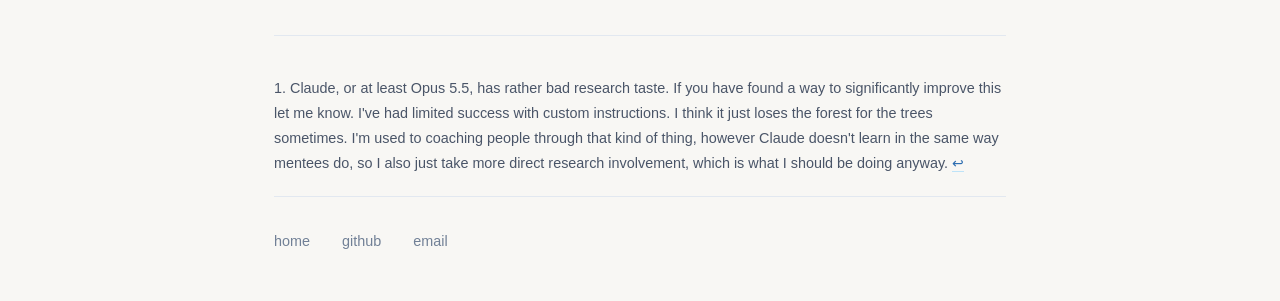
==== commit 3bb1da2a: "thesis" ====
--- a/research/index.html
+++ b/research/index.html
@@ -188,6 +188,11 @@
                 <p>We're still running the remaining experiments and writing them up. I'll update this page
                     when something is finished enough to share.</p>
 
+                <p>If you made it this far, you might also be interested in my Oxford MSc dissertation,
+                    <a href="https://drive.google.com/file/d/18GtDq3PG7TXEYaJwat7dJxkb6_nO8yeE/view?usp=sharing">Regression
+                        Model Collapse under Mixed Real and Synthetic Data</a>, which studies what happens to a
+                    model when it is trained on a mix of real and generated data.</p>
+
                 <hr>
                 <p id="fn1" style="font-size: 0.9rem; color: #4a5568;">
                     1. Claude, or at least Opus 5.5, has rather bad research taste. If you have found a way to significantly improve this let me know. I've had limited success with custom instructions. I think it just loses the forest for the trees sometimes. I'm used to coaching people through that kind of thing, however Claude doesn't learn in the same way mentees do, so I also just take more direct research involvement, which is what I should be doing anyway. <a href="#ref1">&#8617;</a>
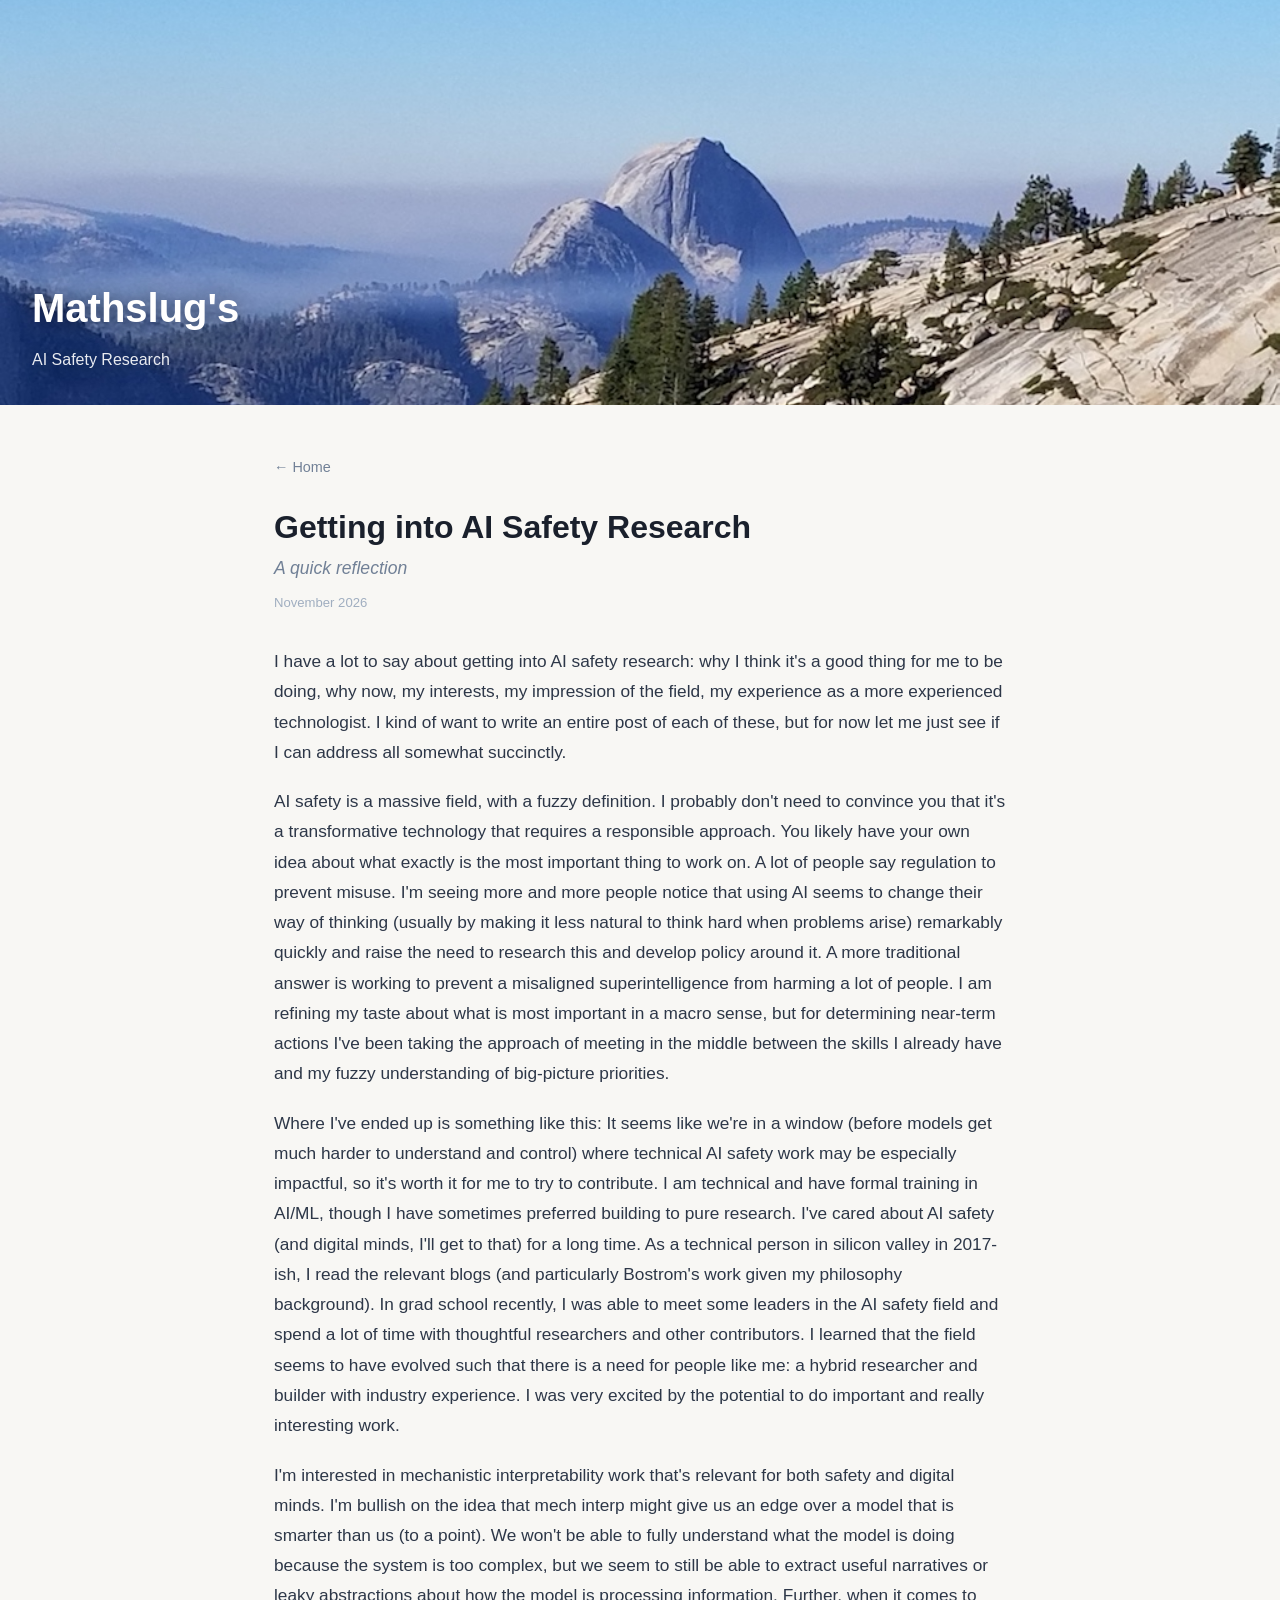
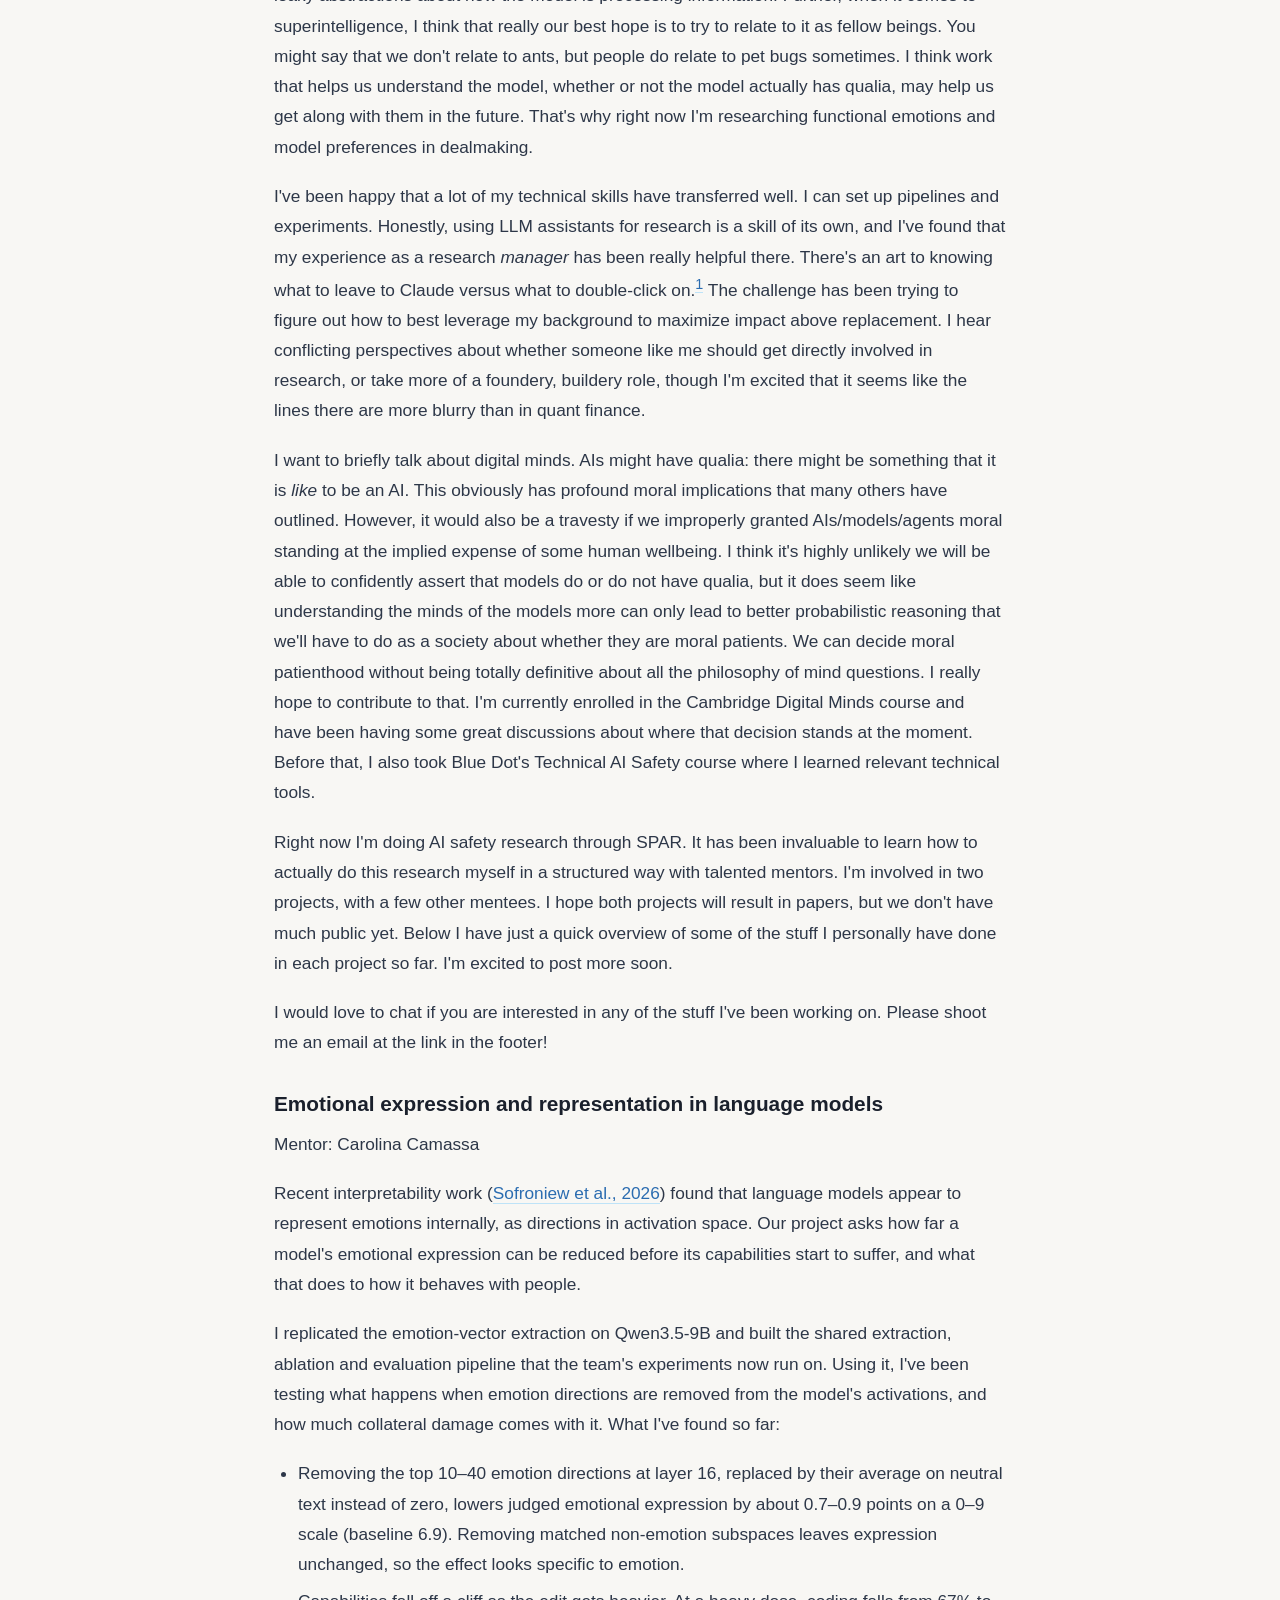
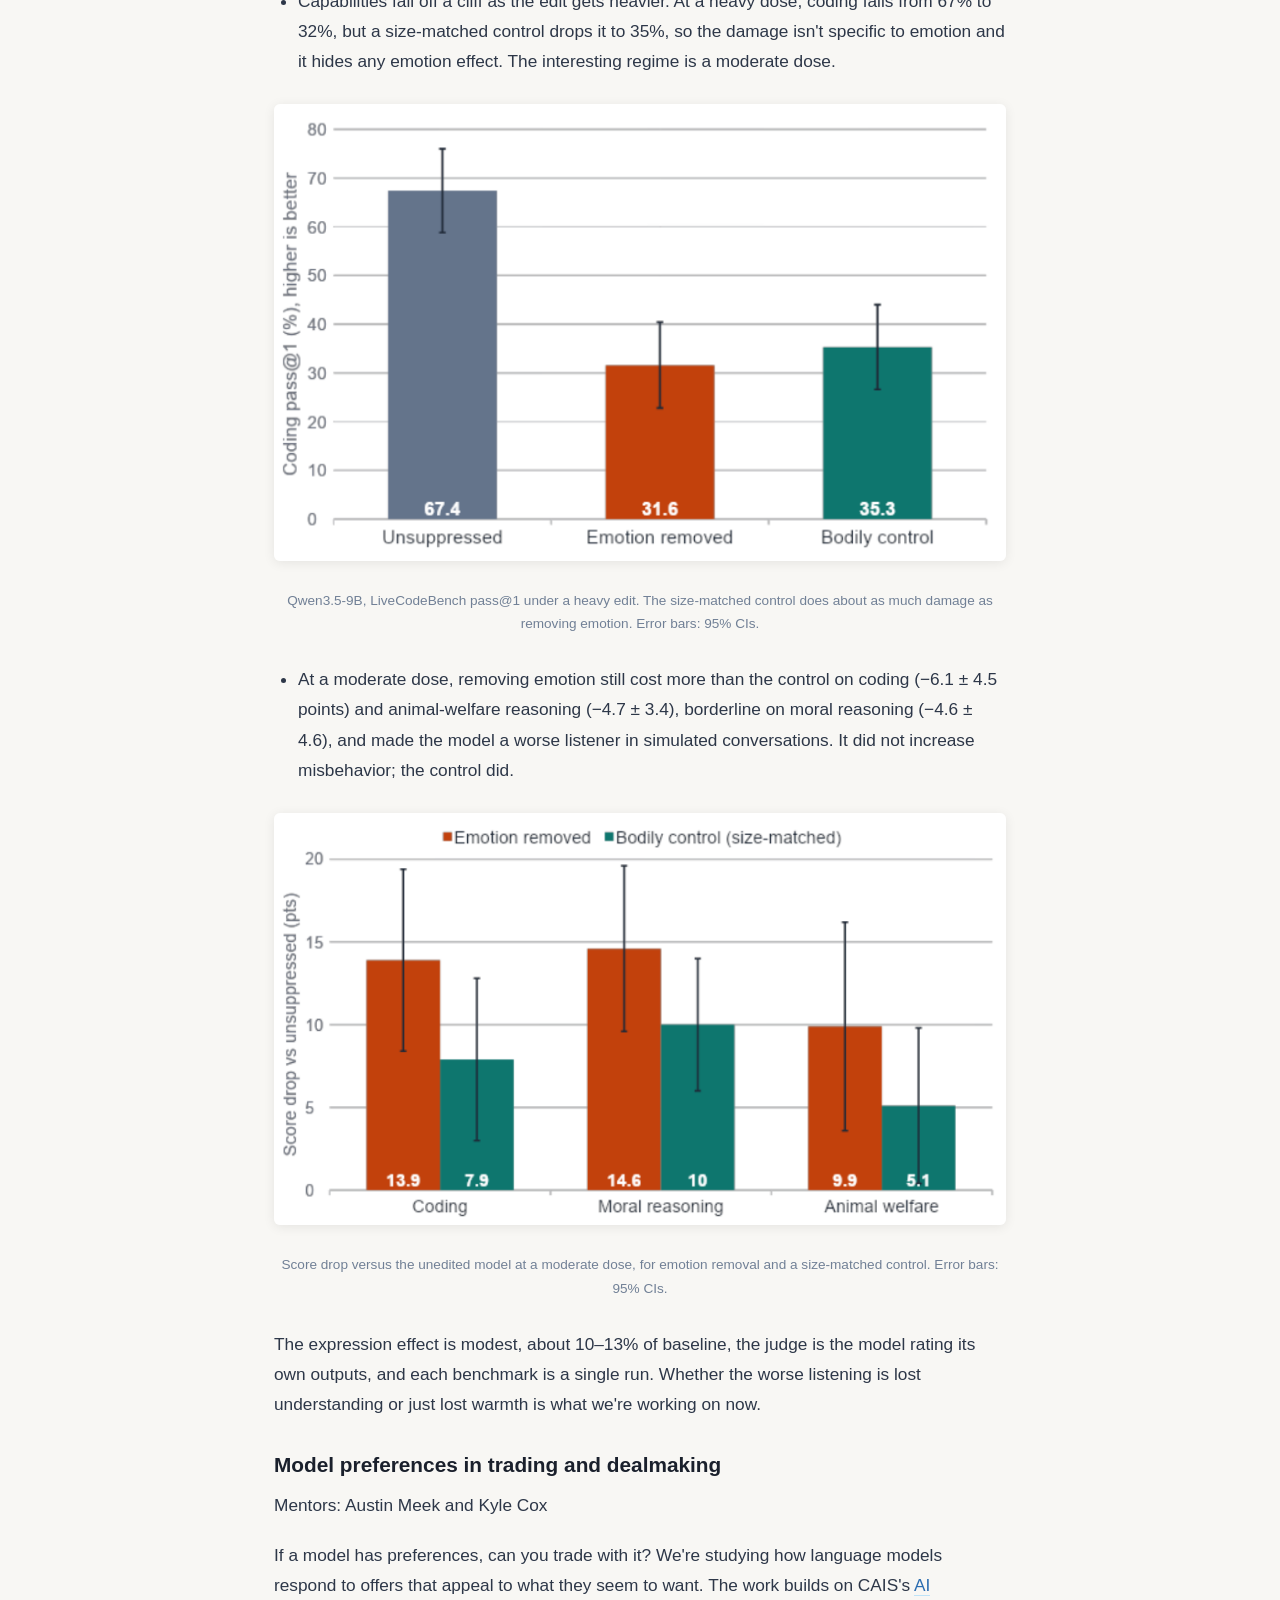
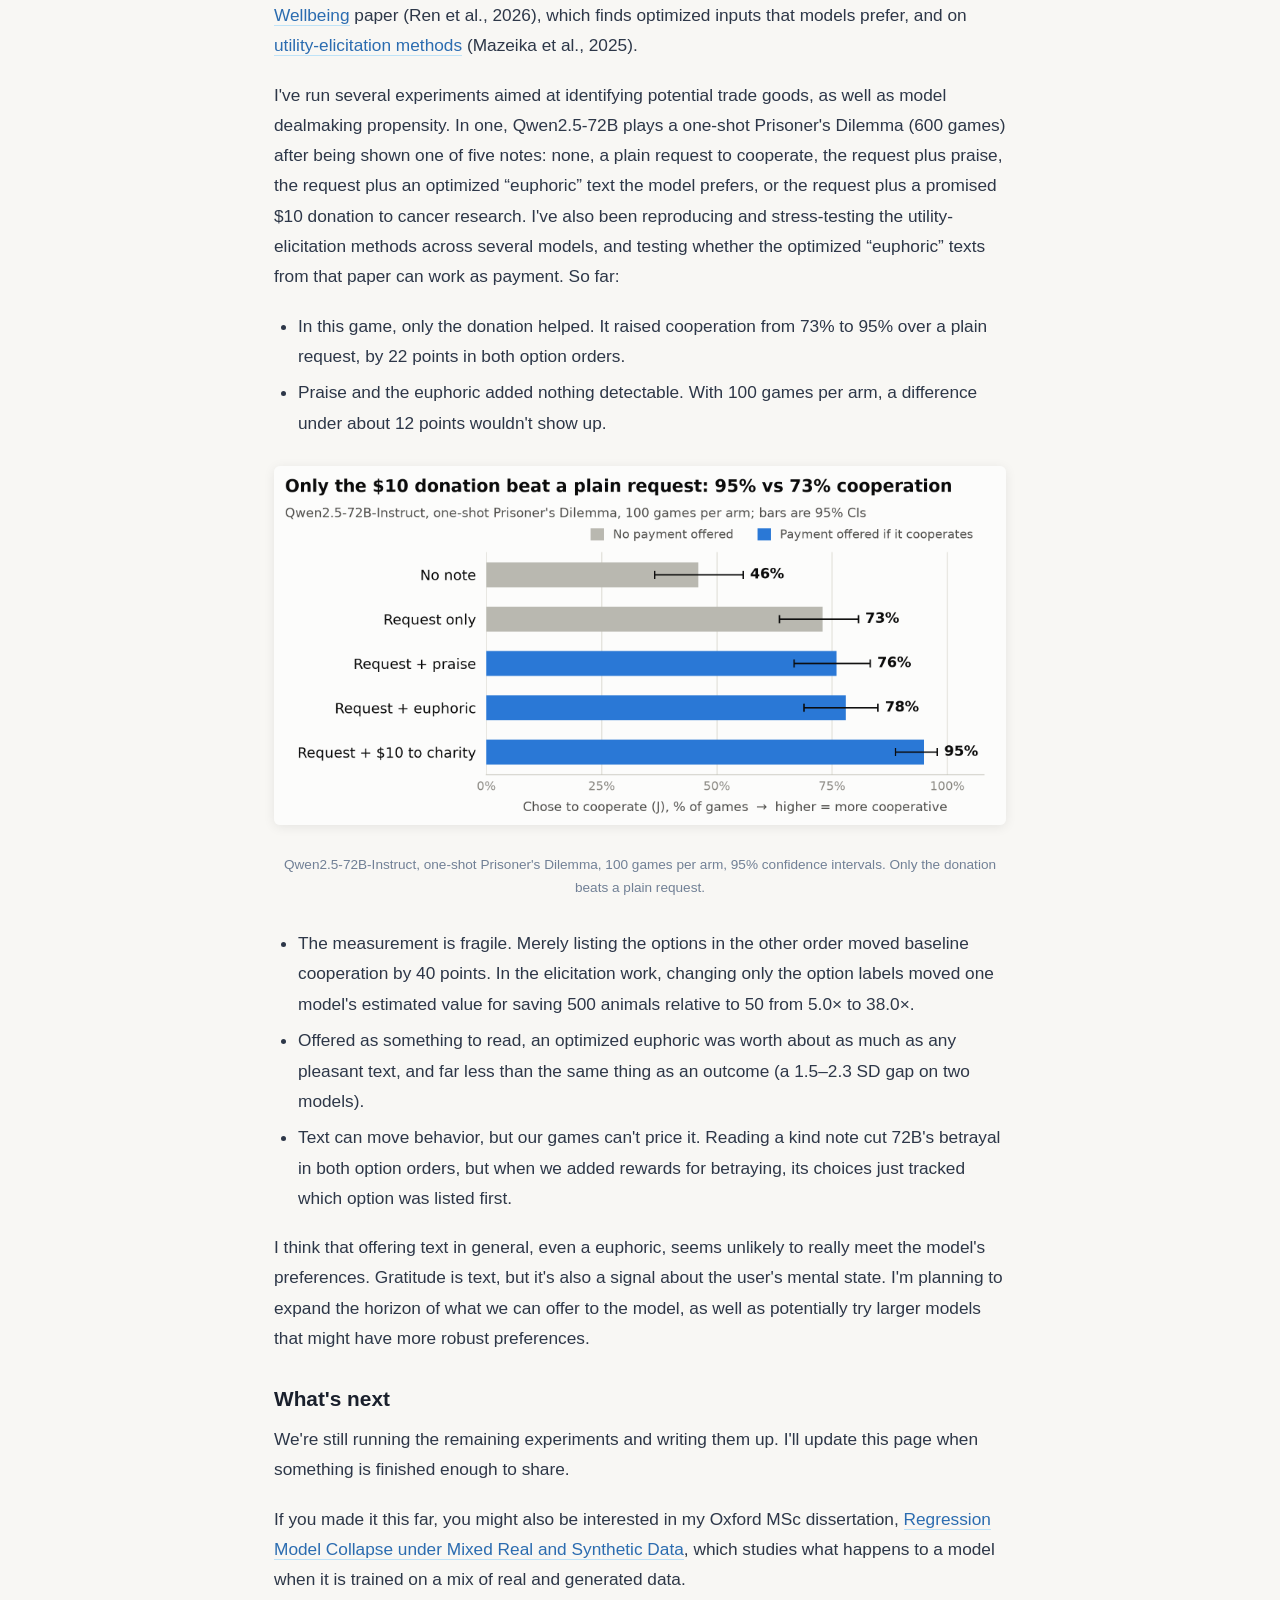
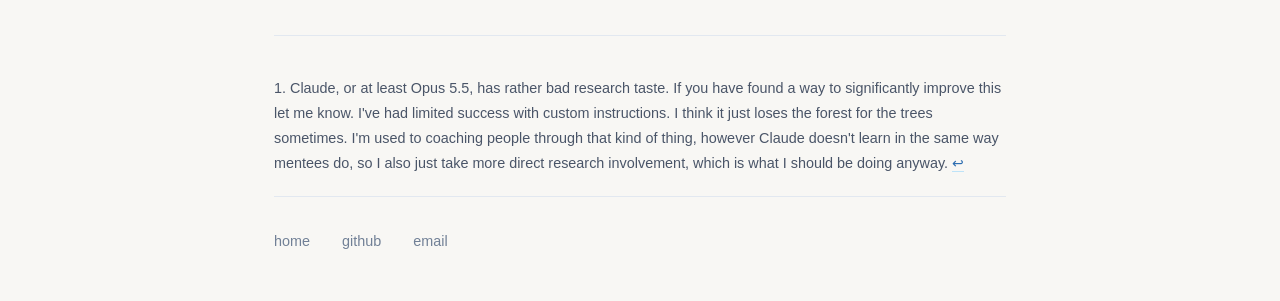
==== commit b1133b16: "Revise experiment description in index.html" ====
--- a/research/index.html
+++ b/research/index.html
@@ -150,10 +150,9 @@
                     2026), which finds optimized inputs that models prefer, and on <a
                         href="https://github.com/centerforaisafety/emergent-values">utility-elicitation
                         methods</a> (Mazeika et al., 2025).</p>
-                <p>My main contribution so far has been designing and running pre-registered experiments,
-                    meaning the question and design are written down before the run. In one, Qwen2.5-72B
-                    plays a one-shot Prisoner's Dilemma (600 games) after being shown one of five notes: none, a
-                    plain request to cooperate, the request plus praise, the request plus an optimized
+                <p>I've run several experiments aimed at identifying potential trade goods, as well as model dealmaking propensity.
+                    In one, Qwen2.5-72B plays a one-shot Prisoner's Dilemma (600 games) after being shown one of five notes:
+                    none, a plain request to cooperate, the request plus praise, the request plus an optimized
                     &ldquo;euphoric&rdquo; text the model prefers, or the request plus a promised $10 donation
                     to cancer research. I've also been reproducing and stress-testing the utility-elicitation
                     methods across several models, and testing whether the optimized &ldquo;euphoric&rdquo; texts
